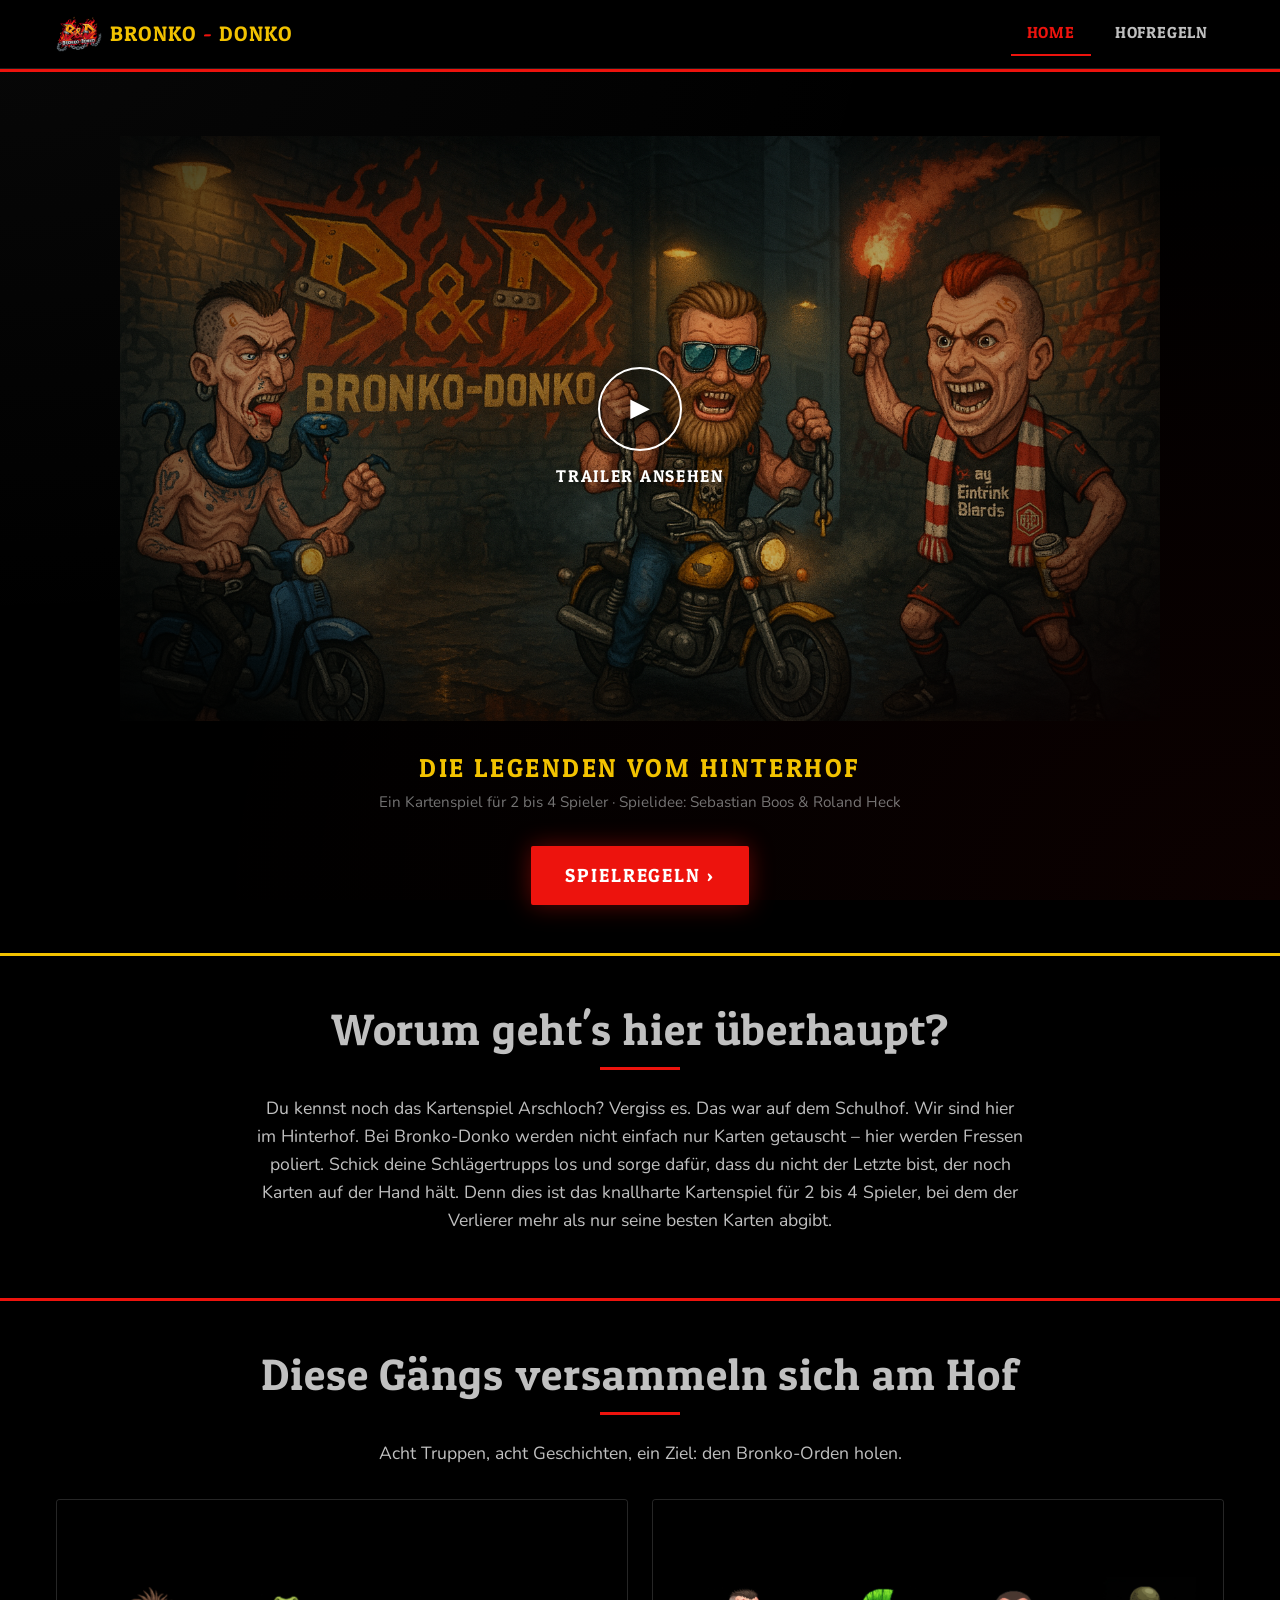
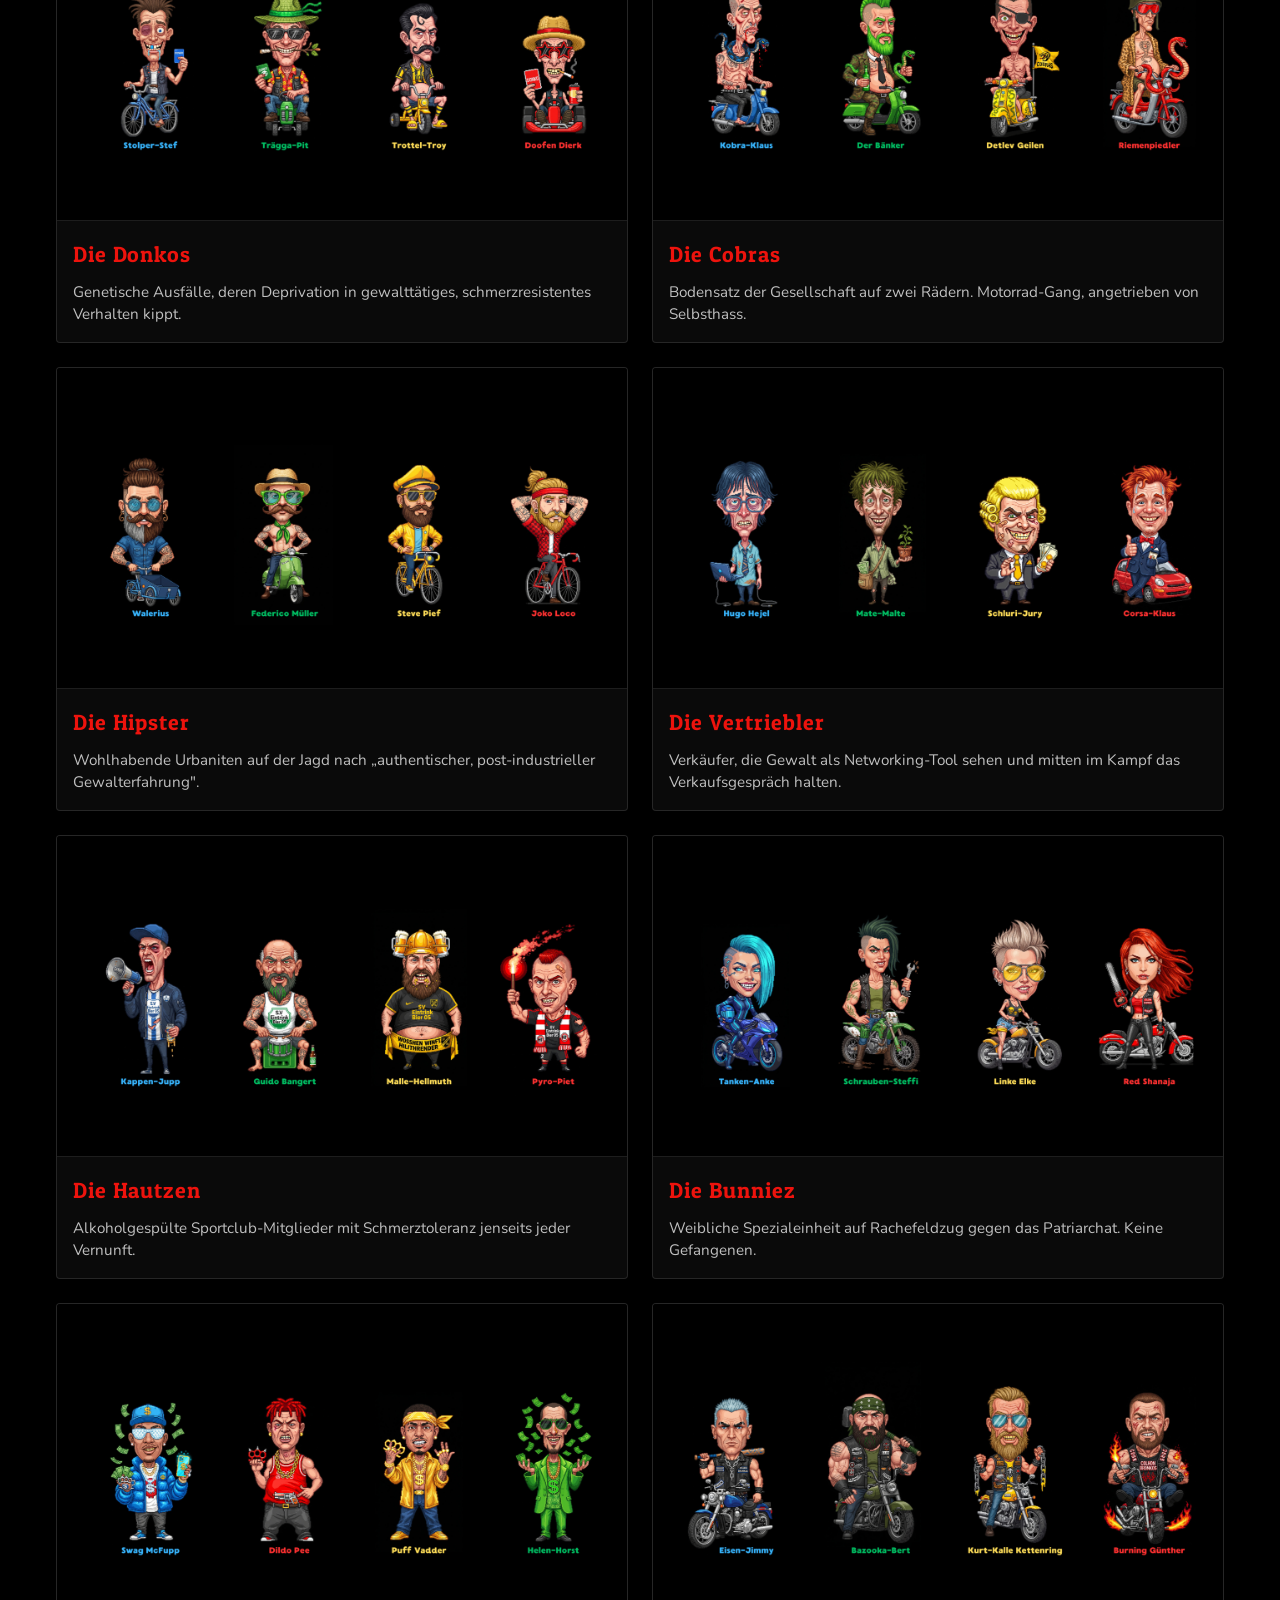
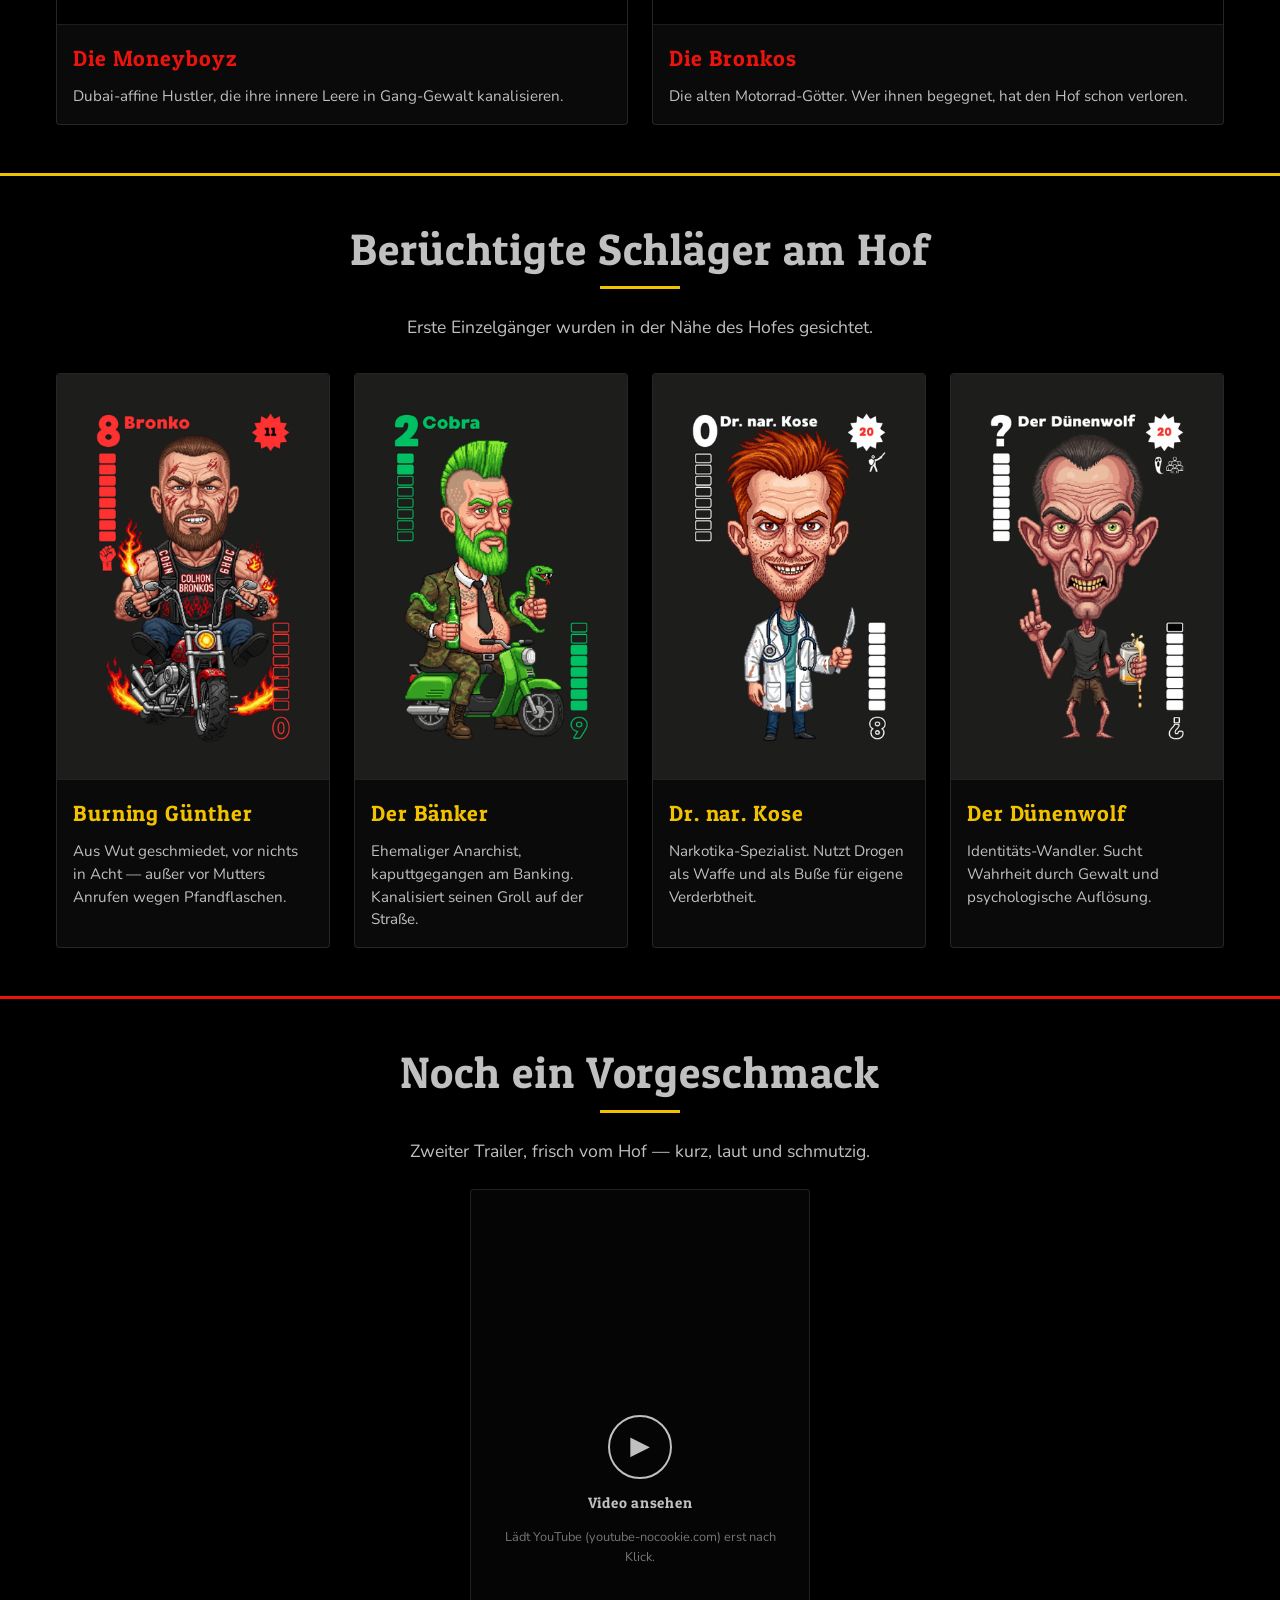
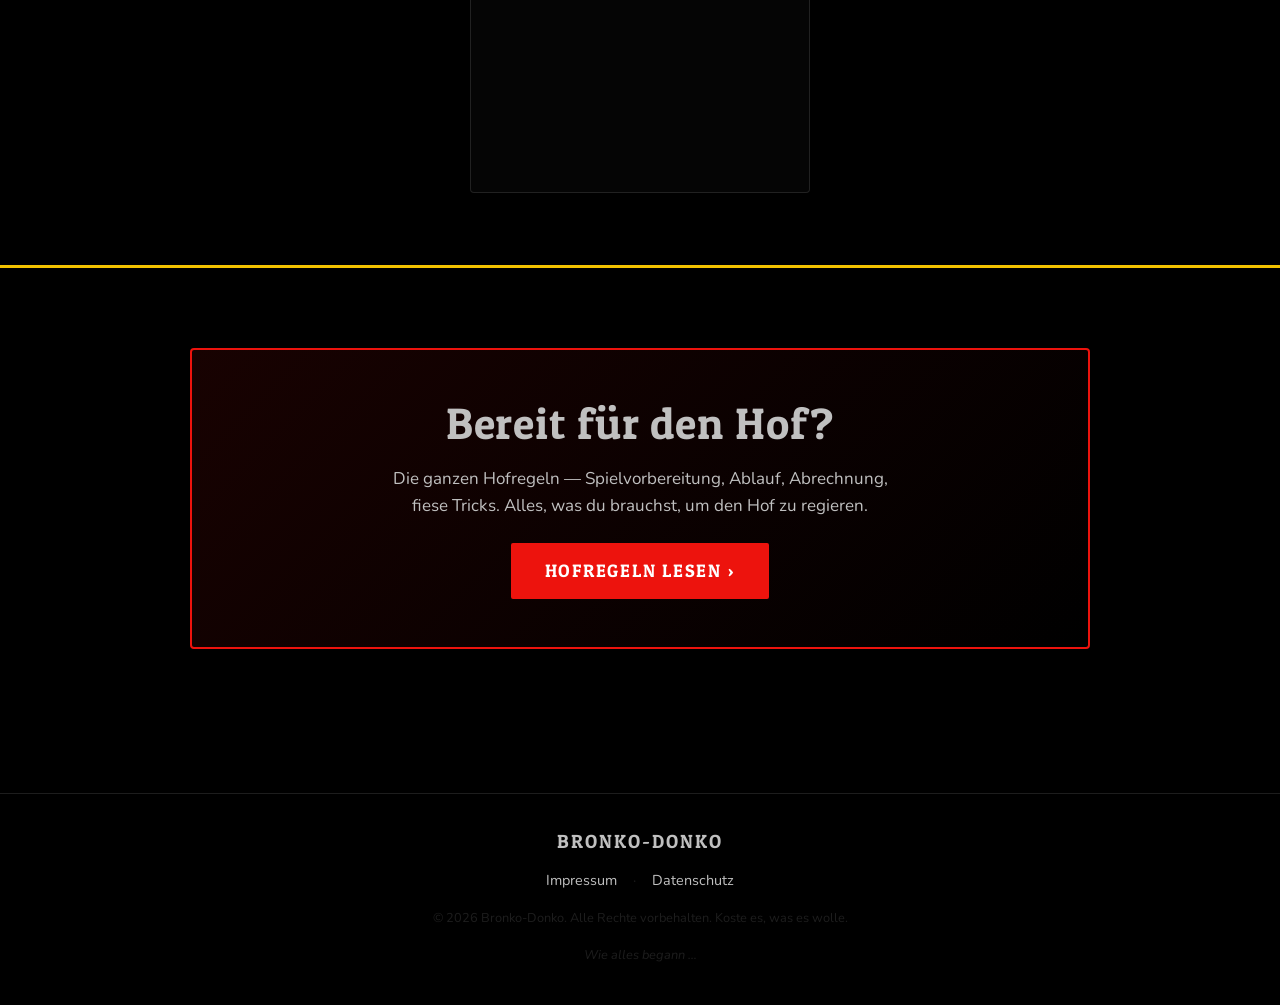
==== index.html @ 1a00074d "Fix: YouTube Bot-Check, Modal-Scrollbar, Footer-Text, Hofregeln-Überschriften - YouTube: autoplay=1 " ====
<!DOCTYPE html>
<html lang="de">
<head>
  <meta charset="UTF-8" />
  <meta name="viewport" content="width=device-width, initial-scale=1.0" />
  <title>Bronko-Donko · Die Legenden vom Hinterhof</title>
  <meta name="description" content="Bronko-Donko — das derbe Kartenspiel für 2 bis 4 Spieler. Acht Gängs, ein Hof, ein Bronko. Spielidee von Sebastian Boos & Roland Heck." />
  <link rel="preconnect" href="https://fonts.googleapis.com" />
  <link rel="preconnect" href="https://fonts.gstatic.com" crossorigin />
  <link rel="stylesheet" href="https://fonts.googleapis.com/css2?family=Patua+One&family=Nunito:wght@400;700&display=swap" />
  <link rel="stylesheet" href="css/styles.css" />
</head>
<body>
  <a href="#main" class="skip-link">Zum Inhalt springen</a>

  <header class="site-header">
    <div class="site-header__inner">
      <a href="./" class="brand"><img src="assets/images/logo.png" alt="" class="brand__logo" width="46" height="36" />BRONKO<span class="brand__highlight">-</span>DONKO</a>
      <button class="nav-toggle" type="button" aria-label="Menü öffnen" aria-expanded="false" aria-controls="nav">
        <span class="nav-toggle__icon"></span>
      </button>
      <nav class="nav" id="nav" aria-label="Hauptmenü">
        <ul class="nav__list">
          <li><a class="nav__link is-active" href="./">Home</a></li>
          <li><a class="nav__link" href="hofregeln/">Hofregeln</a></li>
        </ul>
      </nav>
    </div>
  </header>

  <hr class="divider" />

  <main id="main">

    <section class="hero">
      <div class="hero__media"
           data-video="UM5QFXOrGIE"
           data-title="Bronko-Donko – Trailer"
           data-poster="assets/images/hero-title.png"
           style="background-image:url('assets/images/hero-title.png')"></div>
      <h1 class="hero__tagline">Die Legenden vom Hinterhof</h1>
      <p class="hero__meta">Ein Kartenspiel für 2 bis 4 Spieler · Spielidee: Sebastian Boos &amp; Roland Heck</p>
      <a href="hofregeln/" class="hero__cta">Spielregeln &rsaquo;</a>
    </section>

    <hr class="divider divider--yellow" />

    <section class="section">
      <div class="section__inner">
        <h2 class="section__title">Worum geht's hier überhaupt?</h2>
        <p class="section__lead">
          Du kennst noch das Kartenspiel Arschloch? Vergiss es. Das war auf dem Schulhof.
          Wir sind hier im Hinterhof. Bei Bronko-Donko werden nicht einfach nur Karten getauscht –
          hier werden Fressen poliert. Schick deine Schlägertrupps los und sorge dafür, dass du nicht
          der Letzte bist, der noch Karten auf der Hand hält. Denn dies ist das knallharte Kartenspiel
          für 2 bis 4 Spieler, bei dem der Verlierer mehr als nur seine besten Karten abgibt.
        </p>
      </div>
    </section>

    <hr class="divider" />

    <section class="section" id="gangs">
      <div class="section__inner">
        <h2 class="section__title">Diese Gängs versammeln sich am Hof</h2>
        <p class="section__lead">Acht Truppen, acht Geschichten, ein Ziel: den Bronko-Orden holen.</p>

        <div class="gang-grid">
          <button type="button" class="gang-card" id="gang-donkos" data-modal data-title="Die Donkos" data-img="assets/images/gangs/donkos.png">
            <img src="assets/images/gangs/donkos.png" alt="Die Donkos" class="gang-card__image" loading="lazy" />
            <span class="gang-card__body">
              <span class="gang-card__title">Die Donkos</span>
              <span class="gang-card__text">Genetische Ausfälle, deren Deprivation in gewalttätiges, schmerzresistentes Verhalten kippt.</span>
            </span>
            <span class="gang-card__full" hidden>Ein Donko wird man nicht, man ist es – ein reinrassiger Gendefekt, gezüchtet aus Generationen puren Versagens. Doch wehe, die Revolution bricht aus: Der plötzliche Entzug täglicher Demütigung verursacht einen Kurzschluss in ihrem Inzucht-geplagten Erbgut und entfesselt einen schmerzresistenten, geifernden Wahnsinn, der alles und jeden daggert.</span>
          </button>

          <button type="button" class="gang-card" id="gang-cobras" data-modal data-title="Die Cobras" data-img="assets/images/gangs/cobras.png">
            <img src="assets/images/gangs/cobras.png" alt="Die Cobras" class="gang-card__image" loading="lazy" />
            <span class="gang-card__body">
              <span class="gang-card__title">Die Cobras</span>
              <span class="gang-card__text">Bodensatz der Gesellschaft auf zwei Rädern. Motorrad-Gang, angetrieben von Selbsthass.</span>
            </span>
            <span class="gang-card__full" hidden>Die Cobras sind der Bodensatz der Gesellschaft auf zwei Rädern – eine fahrende Selbsthilfegruppe für Perverse, Säufer und gescheiterte Existenzen, deren Traum von der Harley an einem knatternden Mofa verreckt ist. Sie prügeln sich nicht aus Ehre, sondern aus purem, unverfälschtem Selbsthass. Jeder Schlag ins Gesicht ist für sie eine willkommene Buße für ihr verkorkstes Leben, jeder Tritt eine Bestätigung, dass sie es verdient haben.</span>
          </button>

          <button type="button" class="gang-card" id="gang-hipster" data-modal data-title="Die Hipster" data-img="assets/images/gangs/hipster.png">
            <img src="assets/images/gangs/hipster.png" alt="Die Hipster" class="gang-card__image" loading="lazy" />
            <span class="gang-card__body">
              <span class="gang-card__title">Die Hipster</span>
              <span class="gang-card__text">Wohlhabende Urbaniten auf der Jagd nach „authentischer, post-industrieller Gewalterfahrung".</span>
            </span>
            <span class="gang-card__full" hidden>Frisch aus ihren überteuerten Lofts gekrochen, betreten sie perfekt gestylt den Hof mit dem Ziel, eine authentische, post-industrielle Gewalterfahrung zu erleben. Ein gezielter Schlag ins Gesicht beendet ihren Ausflug in die Realität meist abrupt und schickt sie weinend zurück zu ihrem Soja-Latte und ihrem nachhaltigen Lifestyle-Blog.</span>
          </button>

          <button type="button" class="gang-card" id="gang-vertriebler" data-modal data-title="Die Vertriebler" data-img="assets/images/gangs/vertriebler.png">
            <img src="assets/images/gangs/vertriebler.png" alt="Die Vertriebler" class="gang-card__image" loading="lazy" />
            <span class="gang-card__body">
              <span class="gang-card__title">Die Vertriebler</span>
              <span class="gang-card__text">Verkäufer, die Gewalt als Networking-Tool sehen und mitten im Kampf das Verkaufsgespräch halten.</span>
            </span>
            <span class="gang-card__full" hidden>Mit einem Lächeln, das so falsch ist wie ihre angebliche Rendite, stolpern die Vertriebler in den Kampf. Sie halten den Hinterhof für ein exklusives Networking-Event und versuchen dir, während du ihnen die Nase brichst, noch ihre synergetische Big-Data-Cloud-Plattform mit KI-Power aufzuschwatzen. Ihre einzige Stärke ist ihre Unfähigkeit aufzugeben, denn jeder Niederschlag könnte ja eine neue Kundenbeziehung einleiten.</span>
          </button>

          <button type="button" class="gang-card" id="gang-hautzen" data-modal data-title="Die Hautzen" data-img="assets/images/gangs/hautzen.png">
            <img src="assets/images/gangs/hautzen.png" alt="Die Hautzen" class="gang-card__image" loading="lazy" />
            <span class="gang-card__body">
              <span class="gang-card__title">Die Hautzen</span>
              <span class="gang-card__text">Alkoholgespülte Sportclub-Mitglieder mit Schmerztoleranz jenseits jeder Vernunft.</span>
            </span>
            <span class="gang-card__full" hidden>Für den Verein, für den Suff, für die Schlägerei! Die Hautzen sind eine grölende Masse aus Vereinstreue, Promille und Pyrotechnik, deren Blutkreislauf zu 80 % aus billigem Dosenbier besteht. Sie sind keine talentierten Kämpfer, aber ihre vom Alkohol betäubten Körper können eine unmenschliche Menge an Schlägen einstecken, bevor sie überhaupt merken, dass sie bluten. Ihre Taktik: Torkeln, Pöbeln, Umfallen.</span>
          </button>

          <button type="button" class="gang-card" id="gang-bunniez" data-modal data-title="Die Bunniez" data-img="assets/images/gangs/bunniez.png">
            <img src="assets/images/gangs/bunniez.png" alt="Die Bunniez" class="gang-card__image" loading="lazy" />
            <span class="gang-card__body">
              <span class="gang-card__title">Die Bunniez</span>
              <span class="gang-card__text">Weibliche Spezialeinheit auf Rachefeldzug gegen das Patriarchat. Keine Gefangenen.</span>
            </span>
            <span class="gang-card__full" hidden>Die Bunniez sind keine Gäng, sie sind die Kammerjägerinnen der Schöpfung – eine Spezialeinheit, ausgesandt, um den männlichen Unrat aus dem Genpool zu spülen und der Sausage Party bei Bronko-Donko den Stecker zu ziehen. Ihr heiliger Rachefeldzug gegen das Patriarchat endet erst, wenn sie jedem verdammten Kerl am Hof nicht nur die Eier abgerissen, sondern seine jämmerliche Seele anschließend als Aschenbecher für ihre Siegeszigarette missbraucht haben.</span>
          </button>

          <button type="button" class="gang-card" id="gang-moneyboyz" data-modal data-title="Die Moneyboyz" data-img="assets/images/gangs/moneyboyz.png">
            <img src="assets/images/gangs/moneyboyz.png" alt="Die Moneyboyz" class="gang-card__image" loading="lazy" />
            <span class="gang-card__body">
              <span class="gang-card__title">Die Moneyboyz</span>
              <span class="gang-card__text">Dubai-affine Hustler, die ihre innere Leere in Gang-Gewalt kanalisieren.</span>
            </span>
            <span class="gang-card__full" hidden>Aus ihrem in Dubai geleasten Mufti-Lambo verkaufen die Moneyboyz Losern wie dir das Mindset zum großen Cash. Doch hinter dem gebleachten Grinsen lauert eine von Koks und Selbsthass zerfressene Leere. Am Hof wird ihre innere Fäulnis zur blutigen Gangsta-Performance und jeder kassierte Schlag zu neuem, authentischem Insta-Content. Erwarte keinen fairen Kampf, sondern einen verzweifelten Bastard, der dir mit gebrochenem Kiefer noch die letzten Fifty Cent zockt, um sein Business zu skalieren.</span>
          </button>

          <button type="button" class="gang-card" id="gang-bronkos" data-modal data-title="Die Bronkos" data-img="assets/images/gangs/bronkos.png">
            <img src="assets/images/gangs/bronkos.png" alt="Die Bronkos" class="gang-card__image" loading="lazy" />
            <span class="gang-card__body">
              <span class="gang-card__title">Die Bronkos</span>
              <span class="gang-card__text">Die alten Motorrad-Götter. Wer ihnen begegnet, hat den Hof schon verloren.</span>
            </span>
            <span class="gang-card__full" hidden>Die Bronkos sind keine Gang, sie sind die verdammte Endabrechnung auf zwei Rädern – der letzte rostfreie Nagel im Sarg der Menschlichkeit. Jeder ihrer Schläge ist ein verdammter Schöpfungsakt, der aus deinem Gesicht eine völlig neue Form des Todes erschafft. Sie sind die alten Götter des Hofs, die dem Teufel persönlich die Innereien durch seinen Hals hochgezogen haben, weil er behauptet hat, das Böse erfunden zu haben. Ein Tritt von ihnen beendet keine Diskussion, er beendet deine scheiß Existenz.</span>
          </button>
        </div>
      </div>
    </section>

    <hr class="divider divider--yellow" />

    <section class="section">
      <div class="section__inner">
        <h2 class="section__title section__title--yellow">Berüchtigte Schläger am Hof</h2>
        <p class="section__lead">Erste Einzelgänger wurden in der Nähe des Hofes gesichtet.</p>

        <div class="character-grid">
          <button type="button" class="gang-card gang-card--character" data-modal data-title="Burning Günther" data-img="assets/images/cards/burning-guenther-staerke.png" data-video="UgK8dLSQhNw" data-video-ratio="portrait">
            <img src="assets/images/cards/burning-guenther-staerke.png" alt="Burning Günther – Kämpferkarte" class="gang-card__image" loading="lazy" />
            <span class="gang-card__body">
              <span class="gang-card__title">Burning Günther</span>
              <span class="gang-card__text">Aus Wut geschmiedet, vor nichts in Acht — außer vor Mutters Anrufen wegen Pfandflaschen.</span>
            </span>
            <span class="gang-card__full" hidden>Manche Leute behaupten, Burning Günther wurde nicht geboren, sondern in einem Vulkan aus Kerosin und Zorn geschmiedet. Er putzt sich die Zähne mit Schießpulver, gurgelt mit Benzin und seine liebste Einschlafgeschichte ist das Geräusch eines lichterloh brennenden Gebäudes. Man sagt, der Teufel selbst habe einmal Günthers Seele kaufen wollen, doch dieser riss ihm daraufhin kurzerhand die Innereien durch den Hals, einfach weil er es kann. Fünf Minuten später gehörte ihm die legendäre Harley des Teufels – Hells Bells! Es gibt absolut nichts auf dieser Welt, wovor sich dieser Mann fürchtet – außer seiner Mamm, die jeden Morgen anruft, sobald sie wieder halbwegs ausgenüchtert ist, und wissen will, ob Günther endlich ihr Karlskrone Dosenpfand bei Aldi zurückgegeben hat.</span>
          </button>

          <button type="button" class="gang-card gang-card--character" data-modal data-title="Der Bänker" data-img="assets/images/cards/der-baenker-staerke.png" data-video="do0vyuxLGm4" data-video-ratio="portrait">
            <img src="assets/images/cards/der-baenker-staerke.png" alt="Der Bänker – Kämpferkarte" class="gang-card__image" loading="lazy" />
            <span class="gang-card__body">
              <span class="gang-card__title">Der Bänker</span>
              <span class="gang-card__text">Ehemaliger Anarchist, kaputtgegangen am Banking. Kanalisiert seinen Groll auf der Straße.</span>
            </span>
            <span class="gang-card__full" hidden>Peter Grundigs Rebellion aka „Der Bänker" endete nicht mit einem Knall, sondern mit einem Arbeitsvertrag. Jahrelang war der Rauterstrauchpark sein Reich, Dosenbier sein Nektar und die Tür der Volksbank sein Pissoir. Doch als der Filialleiter ihm in einem Anfall von Personalnot eine Krawatte um den Hals warf, kapitulierte der Möchtegern-Anarchist unter dem Vorwand, das System von innen zu stürzen. Heute, 25 Jahre und unzählige verkaufte Bausparverträge später, kanalisiert er den puren Hass auf sein eigenes verlogenes Leben in die brutalen Schlägereien der Burbacher Cobras.</span>
          </button>

          <button type="button" class="gang-card gang-card--character" id="char-kose" data-modal data-title="Dr. nar. Kose" data-img="assets/images/cards/dr-nar-kose.png" data-video="p-vQGrBozOw" data-video-ratio="portrait">
            <img src="assets/images/cards/dr-nar-kose.png" alt="Dr. nar. Kose – Spielkarte" class="gang-card__image" loading="lazy" />
            <span class="gang-card__body">
              <span class="gang-card__title">Dr. nar. Kose</span>
              <span class="gang-card__text">Narkotika-Spezialist. Nutzt Drogen als Waffe und als Buße für eigene Verderbtheit.</span>
            </span>
            <span class="gang-card__full" hidden>Tagsüber spritzt der narzisstisch veranlagte Dr. nar. Kose im Keller des Krankenhauses der Warmherzigen Brüder nicht nur Narkosemittel, sondern lebt auch seine perversen Mutterkomplexe an wehrlosen PatientInnen aus. Als Ausgleich für seine Schandtaten und weil ihn im echten Leben jeder verachtet, kommt dieser Versager in den Hof, um sich auf einer vollen Dosis Ketamin von anderen zu Brei schlagen zu lassen – seine ganz persönliche Buße. Doch wehe, die Revolution bricht aus und stellt die Regeln auf den Kopf: Dann erwacht das Monster in ihm, er betäubt seine Opfer übelst mit seinen krassesten Drogen und zückt das Skalpell, um den dann wehrlosen Körpern seiner Gegner im Hof endlich die Aufmerksamkeit zu schenken, nach der er sich so sehnt.</span>
          </button>

          <button type="button" class="gang-card gang-card--character" id="char-duenenwolf" data-modal data-title="Der Dünenwolf" data-img="assets/images/cards/duenenwolf.png" data-video="hIUdhkB30m0" data-video-ratio="portrait">
            <img src="assets/images/cards/duenenwolf.png" alt="Der Dünenwolf – Spielkarte" class="gang-card__image" loading="lazy" />
            <span class="gang-card__body">
              <span class="gang-card__title">Der Dünenwolf</span>
              <span class="gang-card__text">Identitäts-Wandler. Sucht Wahrheit durch Gewalt und psychologische Auflösung.</span>
            </span>
            <span class="gang-card__full" hidden>Seine inneren Dämonen trieben den Dünenwolf auf eine wahnsinnige Suche nach der ultimativen Wahrheit. Diese endete nach 63 Dosen Bier und wochenlanger Dehydration in der südfranzösischen Dünenlandschaft. Dort löste sich sein Verstand nicht auf – er kristallisierte sich zu einer einzigen, furchtbaren Singularität: Jede Identität ist die meine, und jedes Wesen abseits des blutigen Pfades der Wahrheit nur eine Hülle, die darauf wartet, aufgeschlitzt und getragen zu werden. Doch hinter dieser gottgleichen Fähigkeit lauert die jämmerliche Realität: Der Dünenwolf selbst existiert nicht mehr. Unter all den Masken ist nichts als ein zitternder Niemand, ein kampfunfähiges Echo in der Wüste, das erst in fremder Haut zum Monster wird. Sein ganzer Hass gilt Dr. nar. Kose, dem ultimativen Feind seiner Wahrheit, der als letzte Blasphemie auf seinem Pfad unbedingt zerstört werden muss.</span>
          </button>
        </div>
      </div>
    </section>

    <hr class="divider" />

    <section class="section">
      <div class="section__inner section__inner--narrow">
        <h2 class="section__title section__title--yellow">Noch ein Vorgeschmack</h2>
        <p class="section__lead">Zweiter Trailer, frisch vom Hof — kurz, laut und schmutzig.</p>
        <div class="video video--portrait" data-video="m8oat9p0oX0" data-title="Bronko-Donko – Teaser"></div>
      </div>
    </section>

    <hr class="divider divider--yellow" />

    <section class="section">
      <div class="section__inner">
        <div class="cta-block">
          <h2 class="cta-block__title">Bereit für den Hof?</h2>
          <p class="cta-block__text">
            Die ganzen Hofregeln — Spielvorbereitung, Ablauf, Abrechnung, fiese Tricks.
            Alles, was du brauchst, um den Hof zu regieren.
          </p>
          <a href="hofregeln/" class="cta-block__button">Hofregeln lesen &rsaquo;</a>
        </div>
      </div>
    </section>

  </main>

  <footer class="site-footer">
    <div class="site-footer__brand">BRONKO-DONKO</div>
    <ul class="site-footer__links">
      <li><a href="impressum/">Impressum</a></li>
      <li class="sep">·</li>
      <li><a href="datenschutzerklarung/">Datenschutz</a></li>
    </ul>
    <p class="site-footer__legal">© 2026 Bronko-Donko. Alle Rechte vorbehalten. Koste es, was es wolle.</p>
    <p class="site-footer__easter"><a href="story/">Wie alles begann …</a></p>
  </footer>

  <!-- Detail-Overlay (Gängs & Charaktere) -->
  <div class="modal" id="detail-modal" hidden>
    <div class="modal__backdrop" data-close></div>
    <div class="modal__dialog" role="dialog" aria-modal="true" aria-labelledby="modal-title">
      <button type="button" class="modal__close" data-close aria-label="Schließen">&times;</button>
      <div class="modal__video"></div>
      <img class="modal__image" src="" alt="" />
      <h2 class="modal__title" id="modal-title"></h2>
      <div class="modal__body"></div>
    </div>
  </div>

  <script src="js/app.js"></script>
</body>
</html>
---- css/styles.css ----
/* ============================================
   BRONKO-DONKO — globales Stylesheet
   ============================================ */

/* ---- Brand-Tokens (eine Farbe pro Rolle) ---- */
:root {
  --color-bg: #000000;
  --color-silver: #c0c0c0;
  --color-red: #ed130d;
  --color-yellow: #f2c200;

  --color-silver-dim:   rgba(192, 192, 192, 0.6);
  --color-silver-faint: rgba(192, 192, 192, 0.15);
  --color-red-glow:     rgba(237,  19,  13, 0.4);
  --color-yellow-glow:  rgba(242, 194,   0, 0.4);

  --font-display: 'Patua One', Georgia, serif;
  --font-body:    'Nunito', system-ui, -apple-system, 'Segoe UI', Roboto, sans-serif;

  --space-1:  0.25rem;
  --space-2:  0.5rem;
  --space-3:  0.75rem;
  --space-4:  1rem;
  --space-6:  1.5rem;
  --space-8:  2rem;
  --space-12: 3rem;
  --space-16: 4rem;

  --max-width:      1200px;
  --max-width-text: 70ch;

  --border-thick: 3px;
  --radius: 4px;

  --transition-fast: 150ms ease;
  --transition-med:  250ms ease;
}

/* ---- Reset ---- */
*, *::before, *::after { box-sizing: border-box; }
* { margin: 0; padding: 0; }
html { scroll-behavior: smooth; }
body {
  background-color: var(--color-bg);
  color: var(--color-silver);
  font-family: var(--font-body);
  font-size: 17px;
  line-height: 1.6;
  min-height: 100vh;
  background-image:
    radial-gradient(ellipse at top left,     rgba(192, 192, 192, 0.04) 0%, transparent 50%),
    radial-gradient(ellipse at bottom right, rgba(237,  19,  13, 0.05) 0%, transparent 60%);
  background-attachment: fixed;
}
img { display: block; max-width: 100%; height: auto; }
a { color: var(--color-silver); text-decoration: none; }
a:hover { color: var(--color-red); }
ul, ol { list-style: none; }
button { font: inherit; cursor: pointer; background: none; border: none; color: inherit; }

/* ---- Typografie ---- */
h1, h2, h3, h4 {
  font-family: var(--font-display);
  font-weight: 400;
  color: var(--color-silver);
  line-height: 1.15;
  letter-spacing: 0.02em;
}
h1 { font-size: clamp(2.5rem,  6vw,  5rem); }
h2 { font-size: clamp(1.75rem, 4vw,  2.75rem); }
h3 { font-size: clamp(1.25rem, 2.5vw, 1.75rem); }
p  { margin-bottom: var(--space-4); }
strong { color: #fff; }
.text-red    { color: var(--color-red); }
.text-yellow { color: var(--color-yellow); }

/* ---- Skip-Link (Accessibility) ---- */
.skip-link {
  position: absolute;
  left: -9999px;
  top: 0;
  background: var(--color-yellow);
  color: #000;
  padding: var(--space-2) var(--space-4);
  font-family: var(--font-display);
  z-index: 200;
}
.skip-link:focus { left: var(--space-2); top: var(--space-2); }

/* ============================================
   HEADER / NAV
   ============================================ */
.site-header {
  position: sticky;
  top: 0;
  z-index: 100;
  background-color: rgba(0, 0, 0, 0.92);
  backdrop-filter: blur(8px);
  -webkit-backdrop-filter: blur(8px);
  border-bottom: 1px solid var(--color-silver-faint);
}
.site-header__inner {
  display: flex;
  align-items: center;
  justify-content: space-between;
  padding: var(--space-3) var(--space-4);
  max-width: var(--max-width);
  margin: 0 auto;
  position: relative;
}
.brand {
  display: inline-flex;
  align-items: center;
  gap: var(--space-2);
  font-family: var(--font-display);
  font-size: 1.3rem;
  color: var(--color-yellow);
  letter-spacing: 0.04em;
}
.brand:hover { color: var(--color-yellow); }
/* Bindestrich enger an die Wortteile heranziehen */
.brand__highlight { color: var(--color-red); margin: 0 -0.07em; }
.brand__logo {
  display: block;
  height: 36px;
  width: auto;
}

.nav-toggle {
  display: block;
  padding: var(--space-2);
  color: var(--color-silver);
}
.nav-toggle__icon,
.nav-toggle__icon::before,
.nav-toggle__icon::after {
  display: block;
  width: 28px;
  height: 2px;
  background: currentColor;
  transition: transform var(--transition-fast), opacity var(--transition-fast);
}
.nav-toggle__icon { position: relative; }
.nav-toggle__icon::before,
.nav-toggle__icon::after {
  content: '';
  position: absolute;
  left: 0;
}
.nav-toggle__icon::before { top: -8px; }
.nav-toggle__icon::after  { top:  8px; }

.nav-toggle[aria-expanded="true"] .nav-toggle__icon { background: transparent; }
.nav-toggle[aria-expanded="true"] .nav-toggle__icon::before { transform: translateY(8px) rotate(45deg); }
.nav-toggle[aria-expanded="true"] .nav-toggle__icon::after  { transform: translateY(-8px) rotate(-45deg); }

.nav {
  display: none;
  position: absolute;
  top: 100%;
  left: 0;
  right: 0;
  background: rgba(0, 0, 0, 0.98);
  border-bottom: 1px solid var(--color-silver-faint);
}
.nav.is-open { display: block; }
.nav__list { display: flex; flex-direction: column; }
.nav__link {
  display: block;
  padding: var(--space-4);
  color: var(--color-silver);
  font-family: var(--font-display);
  font-size: 1.1rem;
  letter-spacing: 0.05em;
  text-transform: uppercase;
  border-bottom: 1px solid var(--color-silver-faint);
  transition: color var(--transition-fast);
}
.nav__link:hover,
.nav__link.is-active {
  color: var(--color-red);
}

@media (min-width: 720px) {
  .nav-toggle { display: none; }
  .nav {
    display: block;
    position: static;
    background: none;
    border: none;
  }
  .nav__list { flex-direction: row; gap: var(--space-2); }
  .nav__link {
    padding: var(--space-2) var(--space-4);
    border: none;
    border-bottom: 2px solid transparent;
    font-size: 1rem;
  }
  .nav__link.is-active { border-bottom-color: var(--color-red); }
}

/* ============================================
   SECTION DIVIDER (rote / gelbe Stripe)
   ============================================ */
.divider {
  height: var(--border-thick);
  width: 100%;
  background: var(--color-red);
  border: none;
  margin: 0;
}
.divider--yellow { background: var(--color-yellow); }
.divider--thick  { height: 6px; }

/* ============================================
   HERO (Startseite)
   ============================================ */
.hero {
  padding: var(--space-16) var(--space-4) var(--space-12);
  text-align: center;
}
.hero__image {
  display: block;
  width: 100%;
  max-width: 880px;
  height: auto;
  margin: 0 auto var(--space-6);
  /* Weicher Übergang in den schwarzen Hintergrund statt harter Kanten */
  -webkit-mask-image: radial-gradient(ellipse 78% 78% at center, #000 55%, transparent 100%);
          mask-image: radial-gradient(ellipse 78% 78% at center, #000 55%, transparent 100%);
}
.hero__tagline {
  font-family: var(--font-display);
  color: var(--color-yellow);
  font-size: clamp(1.1rem, 2.5vw, 1.6rem);
  letter-spacing: 0.1em;
  text-transform: uppercase;
  margin-bottom: var(--space-2);
}
.hero__meta {
  color: var(--color-silver-dim);
  font-size: 0.95rem;
  margin-bottom: var(--space-8);
}
.hero__cta {
  display: inline-block;
  padding: var(--space-3) var(--space-8);
  background: var(--color-red);
  color: #fff;
  font-family: var(--font-display);
  font-size: 1.2rem;
  letter-spacing: 0.1em;
  text-transform: uppercase;
  border: 2px solid var(--color-red);
  border-radius: 2px;
  transition: all var(--transition-fast);
  box-shadow: 0 0 24px var(--color-red-glow);
}
.hero__cta:hover {
  background: transparent;
  color: var(--color-red);
  box-shadow: 0 0 32px var(--color-red-glow);
}

/* ============================================
   SECTION (generischer Block)
   ============================================ */
.section { padding: var(--space-12) 0; }
.section__inner {
  max-width: var(--max-width);
  margin: 0 auto;
  padding: 0 var(--space-4);
}
.section__title {
  margin-bottom: var(--space-6);
  text-align: center;
}
.section__title::after {
  content: '';
  display: block;
  width: 80px;
  height: 3px;
  background: var(--color-red);
  margin: var(--space-3) auto 0;
}
.section__title--yellow::after { background: var(--color-yellow); }

.section__lead {
  max-width: var(--max-width-text);
  margin: 0 auto var(--space-4);
  font-size: 1.1rem;
  text-align: center;
}

/* ============================================
   GANG GRID + CARDS
   ============================================ */
.gang-grid,
.character-grid {
  display: grid;
  grid-template-columns: 1fr;
  gap: var(--space-6);
  margin-top: var(--space-8);
}
@media (min-width: 600px) {
  .gang-grid, .character-grid { grid-template-columns: repeat(2, 1fr); }
}
@media (min-width: 900px) {
  .gang-grid { grid-template-columns: repeat(2, 1fr); }
  .character-grid { grid-template-columns: repeat(4, 1fr); }
}

.gang-card {
  background: #0a0a0a;
  border: 1px solid var(--color-silver-faint);
  border-radius: var(--radius);
  overflow: hidden;
  transition: all var(--transition-med);
  display: flex;
  flex-direction: column;
  /* als <button>: Karte füllt die Zelle, Text linksbündig, klickbar */
  width: 100%;
  text-align: left;
  color: var(--color-silver);
  font: inherit;
  cursor: pointer;
  padding: 0;
}
.gang-card:hover,
.gang-card:focus-visible {
  border-color: var(--color-red);
  box-shadow: 0 0 24px var(--color-red-glow);
  transform: translateY(-3px);
  outline: none;
}
.gang-card__image {
  aspect-ratio: 16 / 9;
  background: #000;
  border-bottom: 1px solid var(--color-silver-faint);
  width: 100%;
  /* Gang-Banner zeigen mehrere Figuren nebeneinander auf schwarzem Grund —
     contain hält alle sichtbar, der schwarze Rand verschmilzt mit der Karte.
     Das Logo liegt als dezentes Wasserzeichen dahinter, damit die schwarzen
     Randflächen nicht tot wirken. */
  object-fit: contain;
  background-image: url("../assets/images/logo.png");
  background-repeat: no-repeat;
  background-position: center;
  background-size: 42%;
  background-blend-mode: luminosity;
}
.gang-card__body { display: block; padding: var(--space-4); flex: 1; }
.gang-card__title {
  display: block;
  font-family: var(--font-display);
  font-size: 1.4rem;
  color: var(--color-red);
  margin-bottom: var(--space-2);
  letter-spacing: 0.04em;
}
.gang-card__text {
  display: block;
  font-size: 0.95rem;
  line-height: 1.5;
  margin: 0;
}

/* Charakter-Variante: gelb statt rot */
.gang-card--character .gang-card__title { color: var(--color-yellow); }
.gang-card--character:hover {
  border-color: var(--color-yellow);
  box-shadow: 0 0 24px var(--color-yellow-glow);
}

/* ============================================
   CTA BLOCK
   ============================================ */
.cta-block {
  background: linear-gradient(135deg, rgba(237, 19, 13, 0.1), rgba(0, 0, 0, 0.5));
  border: 2px solid var(--color-red);
  padding: var(--space-12) var(--space-6);
  text-align: center;
  margin: var(--space-8) auto;
  max-width: 900px;
  border-radius: 4px;
}
.cta-block__title { margin-bottom: var(--space-4); }
.cta-block__text {
  margin: 0 auto var(--space-6);
  max-width: 500px;
}
.cta-block__button {
  display: inline-block;
  padding: var(--space-3) var(--space-8);
  background: var(--color-red);
  color: #fff;
  font-family: var(--font-display);
  font-size: 1.1rem;
  letter-spacing: 0.1em;
  text-transform: uppercase;
  border: 2px solid var(--color-red);
  border-radius: 2px;
  transition: all var(--transition-fast);
}
.cta-block__button:hover {
  background: transparent;
  color: var(--color-red);
}

/* ============================================
   HOFREGELN
   ============================================ */
.banner-update {
  background: var(--color-yellow);
  color: #000;
  padding: var(--space-3) var(--space-4);
  text-align: center;
  font-family: var(--font-display);
  letter-spacing: 0.05em;
}
.banner-update strong { color: #000; }

.hofregeln-page {
  max-width: 900px;
  margin: 0 auto;
  padding: var(--space-8) var(--space-4) var(--space-16);
}
.hofregeln-page > h1 {
  margin-bottom: var(--space-6);
  text-align: center;
}
.hofregeln-page > h1::after {
  content: '';
  display: block;
  width: 120px;
  height: 4px;
  background: var(--color-red);
  margin: var(--space-4) auto 0;
}

.toc {
  background: rgba(192, 192, 192, 0.04);
  border: 1px solid var(--color-silver-faint);
  border-left: 4px solid var(--color-yellow);
  padding: var(--space-6);
  margin-bottom: var(--space-12);
  border-radius: 4px;
}
.toc__title {
  font-family: var(--font-display);
  color: var(--color-yellow);
  font-size: 1.1rem;
  margin-bottom: var(--space-3);
  letter-spacing: 0.05em;
  text-transform: uppercase;
}
.toc__list { display: grid; gap: var(--space-2); }
.toc__link {
  font-size: 0.95rem;
  padding: var(--space-1) 0;
  border-bottom: 1px dashed var(--color-silver-faint);
}

.hofregeln-section {
  margin-bottom: var(--space-12);
  scroll-margin-top: 80px;
}
.hofregeln-section h2 {
  color: var(--color-red);
  margin-bottom: var(--space-4);
  padding-bottom: var(--space-2);
  border-bottom: 2px solid var(--color-silver-faint);
}
.hofregeln-section h3 {
  color: var(--color-yellow);
  margin-top: var(--space-6);
  margin-bottom: var(--space-3);
  font-size: 1.3rem;
}
.hofregeln-section h4 {
  color: var(--color-silver);
  margin-top: var(--space-6);
  margin-bottom: var(--space-3);
  font-size: 1.1rem;
  letter-spacing: 0.03em;
}
.hofregeln-section ul {
  padding-left: var(--space-6);
  margin-bottom: var(--space-4);
}
.hofregeln-section ul li {
  position: relative;
  padding-left: var(--space-4);
  margin-bottom: var(--space-2);
}
.hofregeln-section ul li::before {
  content: '◆';
  color: var(--color-red);
  position: absolute;
  left: -8px;
  top: 0.4rem;
  font-size: 0.7rem;
}
/* Nummerierte Schritte: globales list-style:none hier zurücknehmen */
.hofregeln-section ol {
  list-style: decimal;
  padding-left: var(--space-8);
  margin-bottom: var(--space-4);
}
.hofregeln-section ol li {
  margin-bottom: var(--space-3);
  padding-left: var(--space-2);
}
.hofregeln-section ol li::marker { color: var(--color-red); font-weight: 700; }

.hofregeln-page__intro {
  max-width: var(--max-width-text);
  margin: 0 auto var(--space-12);
  text-align: center;
  font-size: 1.1rem;
  color: var(--color-silver-dim);
  font-style: italic;
}
.hofregeln-hint {
  color: var(--color-silver-dim);
  font-size: 0.95rem;
  font-style: italic;
}

/* ---- Inline-Textfarben für Karten-Farben (Spielinhalt, NICHT Markenpalette) ---- */
.t-red { color: #ff4d4d; font-weight: 700; }
.t-yel { color: #ffd700; font-weight: 700; }
.t-grn { color: #33cc33; font-weight: 700; }
.t-blu { color: #3399ff; font-weight: 700; }

/* ---- Karten-Chips (farbige Stärke-Icons aus dem Regelwerk) ---- */
.c-num {
  display: inline-block;
  font-family: var(--font-display);
  font-weight: 700;
  padding: 0 6px;
  margin: 0 1px;
  border-radius: 3px;
  background-color: #1a1a1a;
  border: 1px solid;
  letter-spacing: 1px;
  box-shadow: inset 0 0 2px rgba(0, 0, 0, 0.8);
}
.c-red { color: #ff4d4d; border-color: #cc0000; }
.c-yel { color: #ffd700; border-color: #cc9900; }
.c-grn { color: #33cc33; border-color: #009900; }
.c-blu { color: #3399ff; border-color: #0066cc; }
.c-wht { color: #ffffff; border-color: #999999; }

.faust-icon {
  font-size: 1.1rem;
  margin-left: 4px;
  vertical-align: middle;
  display: inline-block;
}

/* ---- Beispiel- & Hinweis-Boxen ---- */
.example-box {
  background-color: rgba(237, 19, 13, 0.08);
  border-left: 4px solid var(--color-red);
  padding: var(--space-4) var(--space-6);
  margin: var(--space-4) 0;
  border-radius: 0 var(--radius) var(--radius) 0;
  font-size: 0.97rem;
}
.example-box p { margin-bottom: var(--space-2); }
.example-box p:last-child { margin-bottom: 0; }
.example-title {
  color: var(--color-red);
  text-transform: uppercase;
  letter-spacing: 0.04em;
  display: block;
  margin-bottom: var(--space-2);
  font-size: 0.95rem;
}
.note-box {
  background-color: rgba(74, 128, 57, 0.12);
  border-left: 4px solid #4a8039;
  padding: var(--space-4) var(--space-6);
  margin: var(--space-4) 0;
  border-radius: 0 var(--radius) var(--radius) 0;
  font-size: 0.97rem;
}
.note-box strong { color: #7ac15f; }

/* ---- Gäng-Hierarchie-Tabelle ---- */
.table-wrap { overflow-x: auto; margin: var(--space-6) 0; }
.rules-table {
  width: 100%;
  border-collapse: collapse;
  background-color: #0a0a0a;
  border: 1px solid var(--color-silver-faint);
  font-size: 0.95rem;
}
.rules-table th {
  background-color: #1a0606;
  color: #fff;
  font-family: var(--font-display);
  font-weight: 400;
  text-transform: uppercase;
  letter-spacing: 0.05em;
  padding: var(--space-3);
  text-align: left;
  border-bottom: 2px solid var(--color-red);
}
.rules-table td {
  padding: var(--space-3);
  border-bottom: 1px solid var(--color-silver-faint);
}
.rules-table tr:nth-child(even) td { background-color: #111; }
.rules-table tr:hover td { background-color: #1c1c1c; }
.center-text { text-align: center; }

/* ============================================
   LEGAL PAGES (Impressum / Datenschutz / Story)
   ============================================ */
.legal-page,
.story-page {
  max-width: 800px;
  margin: 0 auto;
  padding: var(--space-8) var(--space-4) var(--space-16);
}
.legal-page > h1,
.story-page > h1 { margin-bottom: var(--space-6); }
.legal-page > h1::after,
.story-page > h1::after {
  content: '';
  display: block;
  width: 100px;
  height: 3px;
  background: var(--color-red);
  margin: var(--space-3) 0 0;
}
.legal-page h2,
.story-page h2 {
  font-size: 1.4rem;
  color: var(--color-yellow);
  margin-top: var(--space-8);
  margin-bottom: var(--space-3);
}
.legal-page address {
  font-style: normal;
  margin-bottom: var(--space-4);
}
.legal-page a {
  color: var(--color-red);
  text-decoration: underline;
  text-decoration-color: var(--color-silver-faint);
}
.legal-page a:hover { text-decoration-color: var(--color-red); }

.story-page { max-width: var(--max-width-text); }
.story-page p { font-size: 1.05rem; }
.story-page__lead {
  color: var(--color-silver-dim);
  font-family: var(--font-display);
  letter-spacing: 0.03em;
}
.story-page figure {
  margin: var(--space-8) 0;
}
.story-page figure img {
  display: block;
  width: 100%;
  height: auto;
  border: 1px solid var(--color-silver-faint);
  border-radius: 2px;
}
.story-page figcaption {
  margin-top: var(--space-2);
  font-size: 0.9rem;
  color: var(--color-silver-dim);
  font-style: italic;
}
.story-page a {
  color: var(--color-yellow);
  text-decoration: underline;
  text-decoration-color: var(--color-silver-faint);
}
.story-page a:hover { text-decoration-color: var(--color-yellow); }

/* ============================================
   404
   ============================================ */
.error-page {
  min-height: 70vh;
  display: flex;
  flex-direction: column;
  align-items: center;
  justify-content: center;
  text-align: center;
  padding: var(--space-8) var(--space-4);
}
.error-page__code {
  font-family: var(--font-display);
  font-size: clamp(6rem, 20vw, 12rem);
  color: var(--color-red);
  line-height: 1;
  text-shadow: 0 0 40px var(--color-red-glow);
  margin-bottom: var(--space-4);
}
.error-page__message {
  font-family: var(--font-display);
  font-size: 1.5rem;
  margin-bottom: var(--space-6);
  letter-spacing: 0.04em;
}

/* ============================================
   FOOTER
   ============================================ */
.site-footer {
  border-top: 1px solid var(--color-silver-faint);
  padding: var(--space-8) var(--space-4) var(--space-6);
  margin-top: var(--space-16);
  text-align: center;
  color: var(--color-silver-dim);
  font-size: 0.9rem;
}
.site-footer__brand {
  font-family: var(--font-display);
  color: var(--color-silver);
  font-size: 1.2rem;
  letter-spacing: 0.1em;
  margin-bottom: var(--space-3);
}
.site-footer__links {
  display: flex;
  flex-wrap: wrap;
  justify-content: center;
  gap: var(--space-2) var(--space-4);
  margin-bottom: var(--space-4);
}
.site-footer__links a { color: var(--color-silver); }
.site-footer__links .sep { color: var(--color-silver-faint); }
.site-footer__legal { color: var(--color-silver-faint); font-size: 0.8rem; }
.site-footer__easter {
  color: var(--color-silver-faint);
  font-size: 0.8rem;
  margin-top: var(--space-4);
  font-style: italic;
}
.site-footer__easter a { color: var(--color-silver-faint); }
.site-footer__easter a:hover { color: var(--color-yellow); }

/* ============================================
   DETAIL-OVERLAY (Gängs & Charaktere)
   ============================================ */
.modal[hidden] { display: none; }
.modal {
  position: fixed;
  inset: 0;
  z-index: 300;
  display: flex;
  align-items: center;
  justify-content: center;
  padding: var(--space-4);
}
.modal__backdrop {
  position: absolute;
  inset: 0;
  background: rgba(0, 0, 0, 0.82);
  -webkit-backdrop-filter: blur(4px);
          backdrop-filter: blur(4px);
}
.modal__dialog {
  position: relative;
  background: #0a0a0a;
  border: 2px solid var(--color-red);
  border-radius: var(--radius);
  width: 100%;
  max-width: 680px;
  max-height: 90vh;
  overflow-y: auto;
  scrollbar-width: none;
  padding: var(--space-8);
  box-shadow: 0 0 48px var(--color-red-glow);
}
.modal__dialog::-webkit-scrollbar { display: none; }
.modal__close {
  position: absolute;
  top: var(--space-2);
  right: var(--space-3);
  font-size: 2rem;
  line-height: 1;
  color: var(--color-silver);
}
.modal__close:hover,
.modal__close:focus-visible { color: var(--color-red); outline: none; }
.modal__image {
  width: auto;
  max-width: 100%;
  max-height: 70vh;
  margin: 0 auto var(--space-4);
  display: block;
  border-radius: 2px;
  background: #000;
}
.modal__image[hidden] { display: none; }
.modal__title { color: var(--color-red); margin-bottom: var(--space-4); }
.modal__body p { font-size: 1.05rem; margin: 0; }
body.modal-open { overflow: hidden; }

/* ============================================
   YOUTUBE-FACADE (lädt erst nach Klick — Privacy)
   ============================================ */
.video {
  position: relative;
  width: 100%;
  max-width: 720px;
  margin: var(--space-6) auto;
  aspect-ratio: 16 / 9;
  background: #050505;
  border: 1px solid var(--color-silver-faint);
  border-radius: var(--radius);
  overflow: hidden;
}
.video--feature { margin-top: var(--space-8); }
.modal__video .video { margin-bottom: 0; }
.video__btn {
  display: flex;
  flex-direction: column;
  align-items: center;
  justify-content: center;
  gap: var(--space-3);
  width: 100%;
  height: 100%;
  color: var(--color-silver);
  text-align: center;
  padding: var(--space-4);
}
.video__play {
  width: 64px;
  height: 64px;
  border-radius: 50%;
  border: 2px solid currentColor;
  display: flex;
  align-items: center;
  justify-content: center;
  font-size: 1.6rem;
  transition: transform var(--transition-fast), color var(--transition-fast);
}
.video__btn:hover,
.video__btn:focus-visible { color: var(--color-red); outline: none; }
.video__btn:hover .video__play { transform: scale(1.08); }
.video__label { font-family: var(--font-display); letter-spacing: 0.05em; font-size: 0.95rem; }
.video__hint { font-size: 0.8rem; color: var(--color-silver-dim); max-width: 36ch; }
.video iframe { width: 100%; height: 100%; border: 0; display: block; }

/* ============================================
   REDUCED MOTION
   ============================================ */
@media (prefers-reduced-motion: reduce) {
  html { scroll-behavior: auto; }
  *, *::before, *::after {
    animation-duration: 0.001ms !important;
    animation-iteration-count: 1 !important;
    transition-duration: 0.001ms !important;
  }
  .gang-card:hover,
  .gang-card:focus-visible { transform: none; }
  .video__btn:hover .video__play { transform: none; }
}

/* ============================================
   HERO-MEDIA (Titelbild → Trailer)
   ============================================ */
.hero__media {
  position: relative;
  width: 100%;
  max-width: 1040px;
  margin: 0 auto var(--space-8);
  aspect-ratio: 16 / 9;
  background-color: transparent;
  background-position: center 36%;
  background-size: cover;
  background-repeat: no-repeat;
  border: 0;
  border-radius: 0;
  overflow: hidden;
  cursor: pointer;
  /* Weiche Vignette: Ränder werden dunkler und gehen nahtlos in Schwarz über */
  -webkit-mask-image: radial-gradient(ellipse 82% 92% at 50% 42%, #000 44%, transparent 93%);
          mask-image: radial-gradient(ellipse 82% 92% at 50% 42%, #000 44%, transparent 93%);
}
/* Läuft der Trailer: klare 16:9-Fläche, ohne Maske und ohne Poster */
.hero__media.is-playing {
  -webkit-mask-image: none;
          mask-image: none;
  background-image: none !important;
}

/* ---- Poster-Variante der Video-Facade (Bild + großes Play-Symbol) ---- */
.video--poster .video__btn--poster {
  gap: var(--space-3);
  color: #fff;
  background: radial-gradient(ellipse at center, rgba(0, 0, 0, 0.1), rgba(0, 0, 0, 0.5));
  text-shadow: 0 2px 14px rgba(0, 0, 0, 0.75);
}
.video--poster .video__play {
  width: 84px;
  height: 84px;
  background: rgba(0, 0, 0, 0.3);
  border-color: #fff;
  box-shadow: 0 0 26px rgba(0, 0, 0, 0.5);
}
.video--poster .video__btn--poster:hover,
.video--poster .video__btn--poster:focus-visible { color: #fff; }
.video--poster .video__btn--poster:hover .video__play {
  background: var(--color-red);
  border-color: var(--color-red);
  box-shadow: 0 0 34px var(--color-red-glow);
}
.video--poster .video__label {
  font-size: 1.05rem;
  letter-spacing: 0.1em;
  text-transform: uppercase;
}

/* ---- Hochformat-Videos (YouTube-Shorts: 2. Trailer & Charakter-Clips) ---- */
.video--portrait {
  aspect-ratio: 9 / 16;
  max-width: 340px;
}

/* schmalerer Innenbereich (z. B. Teaser-Block) */
.section__inner--narrow { max-width: 760px; }

/* ============================================
   CHARAKTER-KARTEN: Hochkant-Kartengrafik
   ============================================ */
.gang-card--character .gang-card__image {
  aspect-ratio: 384 / 573;
  object-fit: contain;
  background: #050505;
  background-image: none;
}

/* ============================================
   KARTEN-GRAFIK IM REGELWERK (Kapitel 1)
   ============================================ */
.card-figures {
  display: flex;
  flex-wrap: wrap;
  gap: var(--space-6);
  justify-content: center;
  margin: var(--space-6) 0;
}
.card-figure {
  flex: 0 1 220px;
  max-width: 240px;
  margin: 0;
  text-align: center;
}
.card-figure img {
  width: 100%;
  border-radius: var(--radius);
  border: 1px solid var(--color-silver-faint);
}
.card-figure figcaption {
  margin-top: var(--space-2);
  font-size: 0.9rem;
  color: var(--color-silver-dim);
  font-style: italic;
}

/* ============================================
   GÄNG-HIERARCHIE (Kapitel 8, ersetzt die Tabelle)
   ============================================ */
.hierarchy {
  display: flex;
  flex-direction: column;
  gap: var(--space-3);
  margin: var(--space-6) 0;
}
.hier-row {
  display: grid;
  grid-template-columns: 2.2rem 84px 1fr;
  align-items: center;
  gap: var(--space-4);
  background: #0a0a0a;
  border: 1px solid var(--color-silver-faint);
  border-left: 4px solid var(--color-red);
  border-radius: var(--radius);
  padding: var(--space-3) var(--space-4);
  transition: border-color var(--transition-med), box-shadow var(--transition-med), transform var(--transition-med);
}
.hier-row:hover {
  border-color: var(--color-red);
  box-shadow: 0 0 20px var(--color-red-glow);
  transform: translateX(4px);
}
.hier-row__rank {
  font-family: var(--font-display);
  font-size: 1.7rem;
  line-height: 1;
  color: var(--color-red);
  text-align: center;
}
.hier-row__logo {
  width: 84px;
  height: 48px;
  object-fit: contain;
  background: #000;
  border-radius: 3px;
}
.hier-row__name { font-family: var(--font-display); font-size: 1.15rem; color: #fff; letter-spacing: 0.02em; }
.hier-row__sub {
  display: block;
  font-family: var(--font-body);
  font-size: 0.82rem;
  color: var(--color-silver-dim);
  letter-spacing: 0;
  margin-top: 2px;
}
.hier-row__stats { display: flex; flex-wrap: wrap; gap: var(--space-2) var(--space-4); margin-top: var(--space-2); }
.hier-stat { font-size: 0.8rem; color: var(--color-silver-dim); white-space: nowrap; }
.hier-stat b { color: #fff; font-family: var(--font-display); font-weight: 400; margin-left: 3px; }
.hier-row--special { border-left-color: var(--color-yellow); }
.hier-row--special .hier-row__rank { color: var(--color-yellow); font-size: 1.3rem; }
.hier-row--special .hier-row__logo { height: 64px; }
@media (max-width: 560px) {
  .hier-row { grid-template-columns: 1.8rem 60px 1fr; gap: var(--space-3); }
  .hier-row__logo { width: 60px; height: 40px; }
  .hier-row--special .hier-row__logo { height: 54px; }
}

/* ============================================
   SCROLL-REVEAL (dezentes Einblenden)
   ============================================ */
.reveal { opacity: 0; transform: translateY(18px); transition: opacity 0.6s ease, transform 0.6s ease; }
.reveal.is-visible { opacity: 1; transform: none; }

@media (prefers-reduced-motion: reduce) {
  .reveal { opacity: 1 !important; transform: none !important; transition: none !important; }
  .hier-row:hover { transform: none; }
}

/* In-Text-Anker im Regelwerk nicht unter dem Sticky-Header verschwinden lassen */
.hofregeln-section [id] { scroll-margin-top: 90px; }
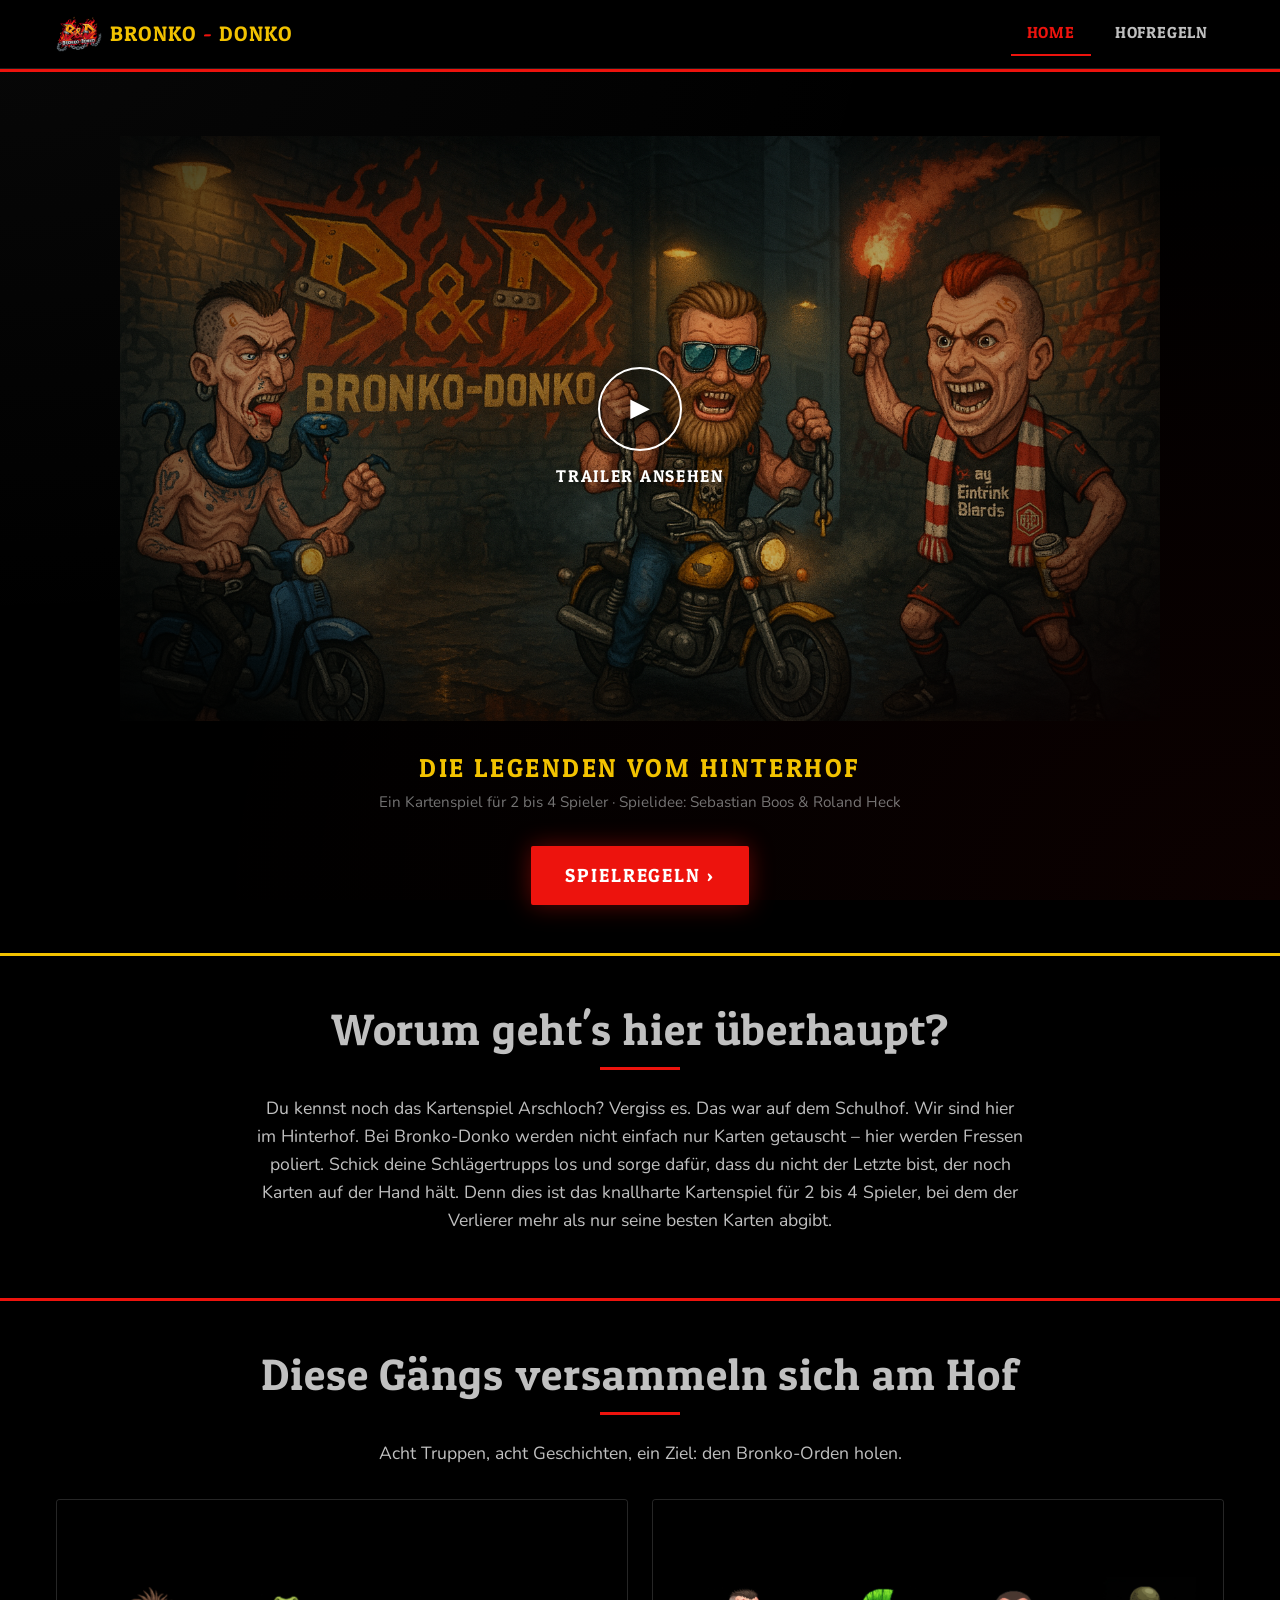
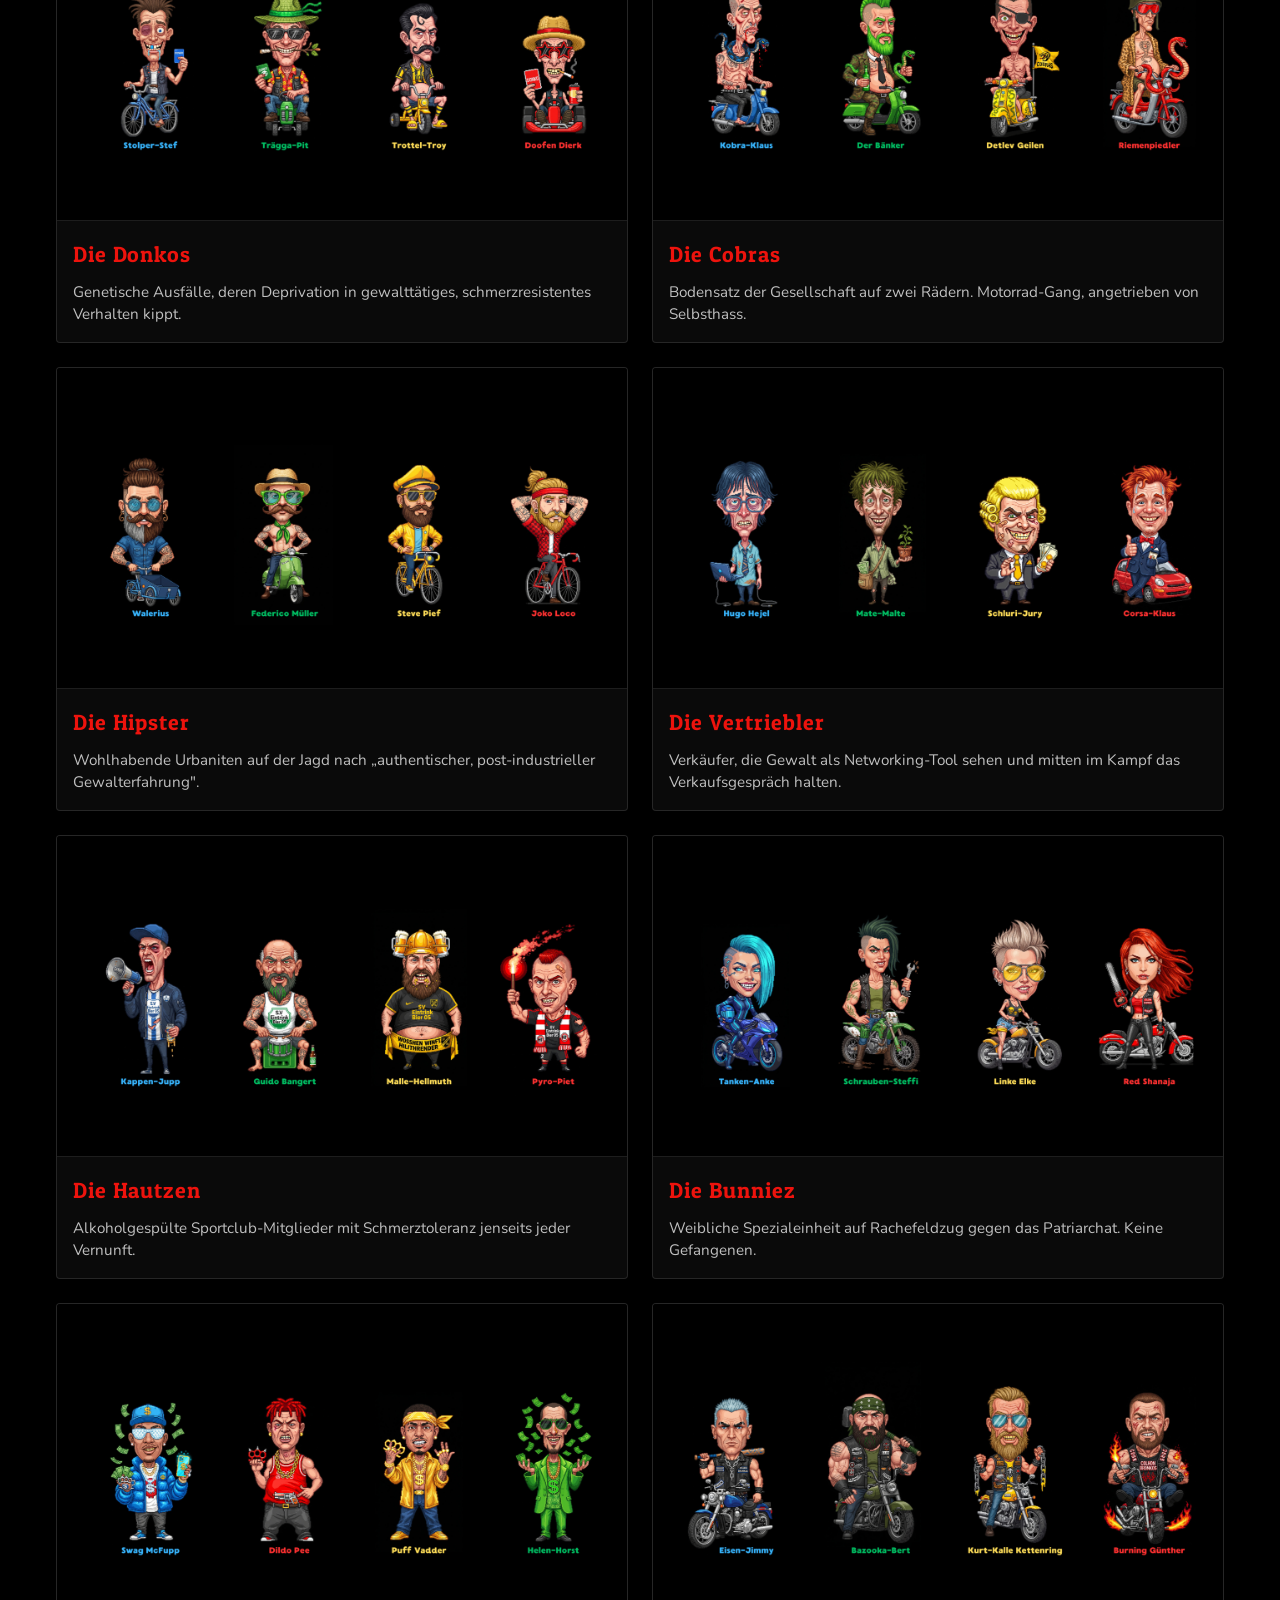
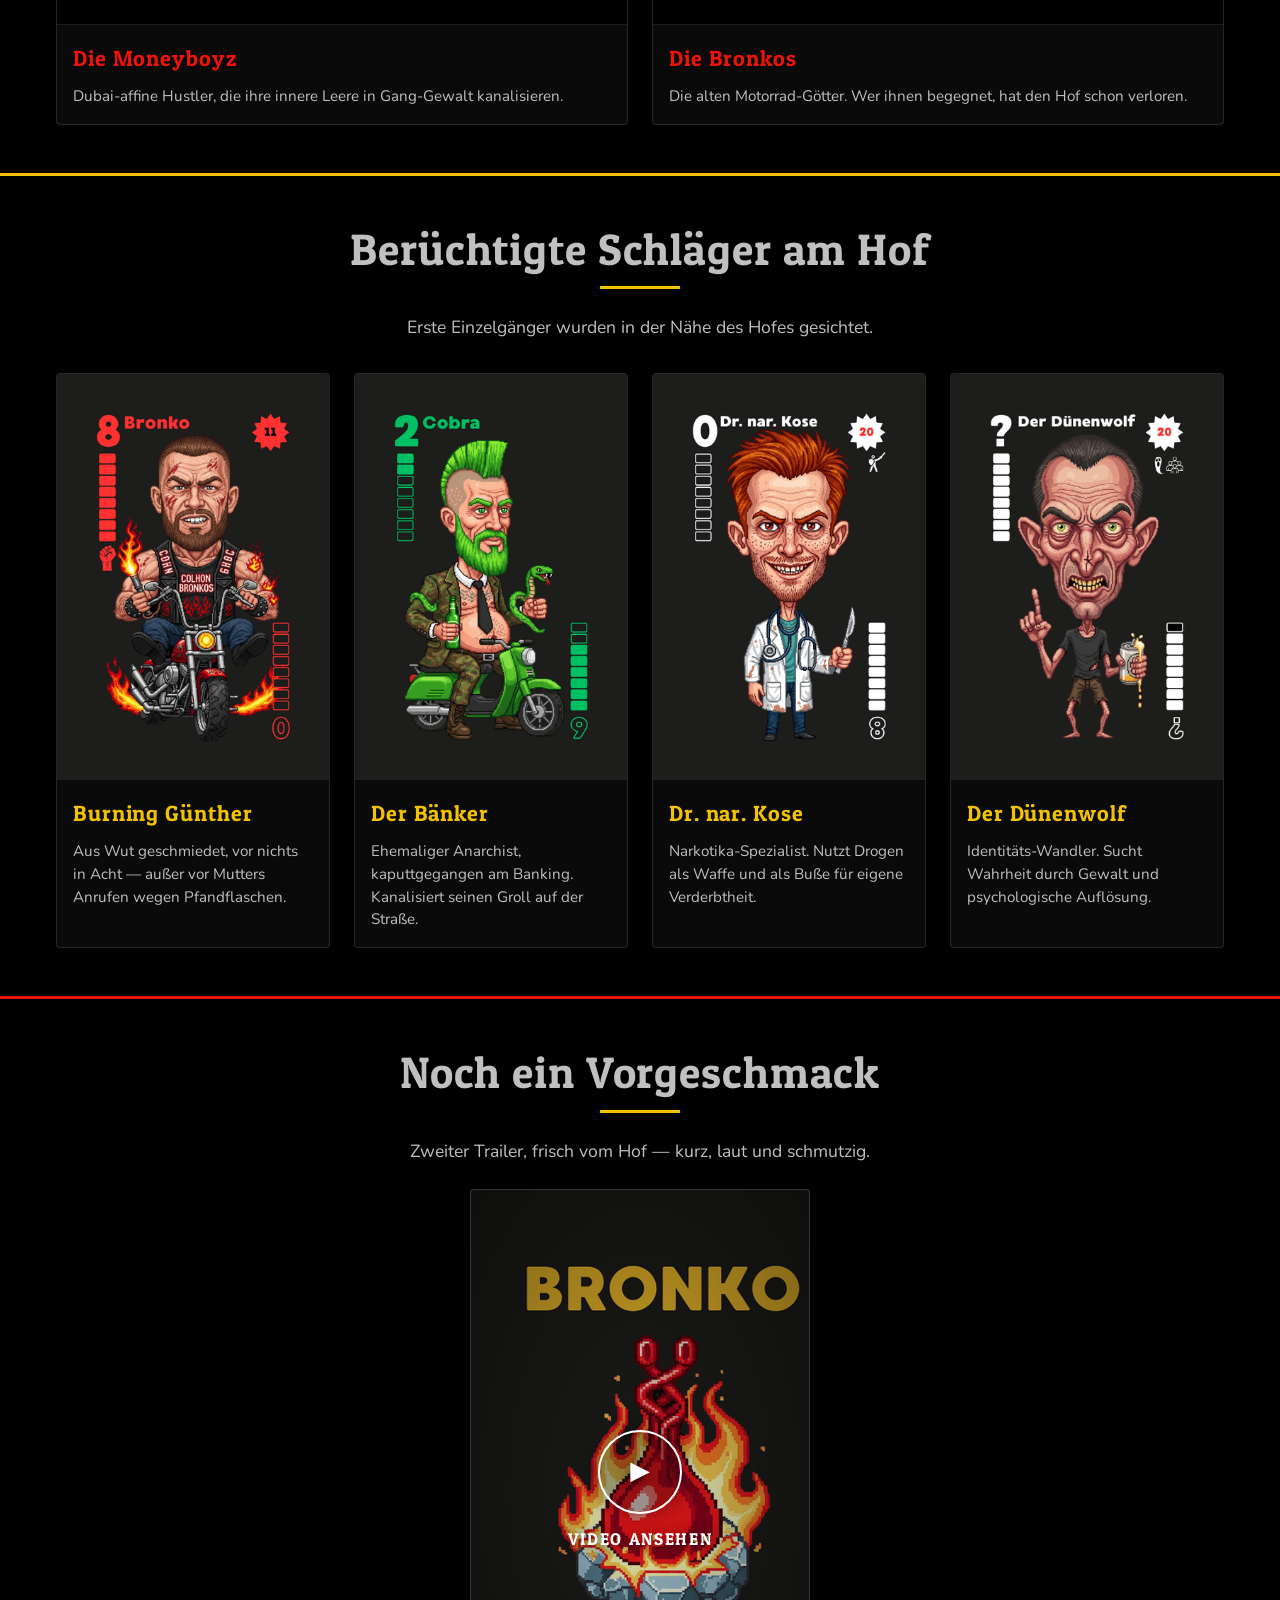
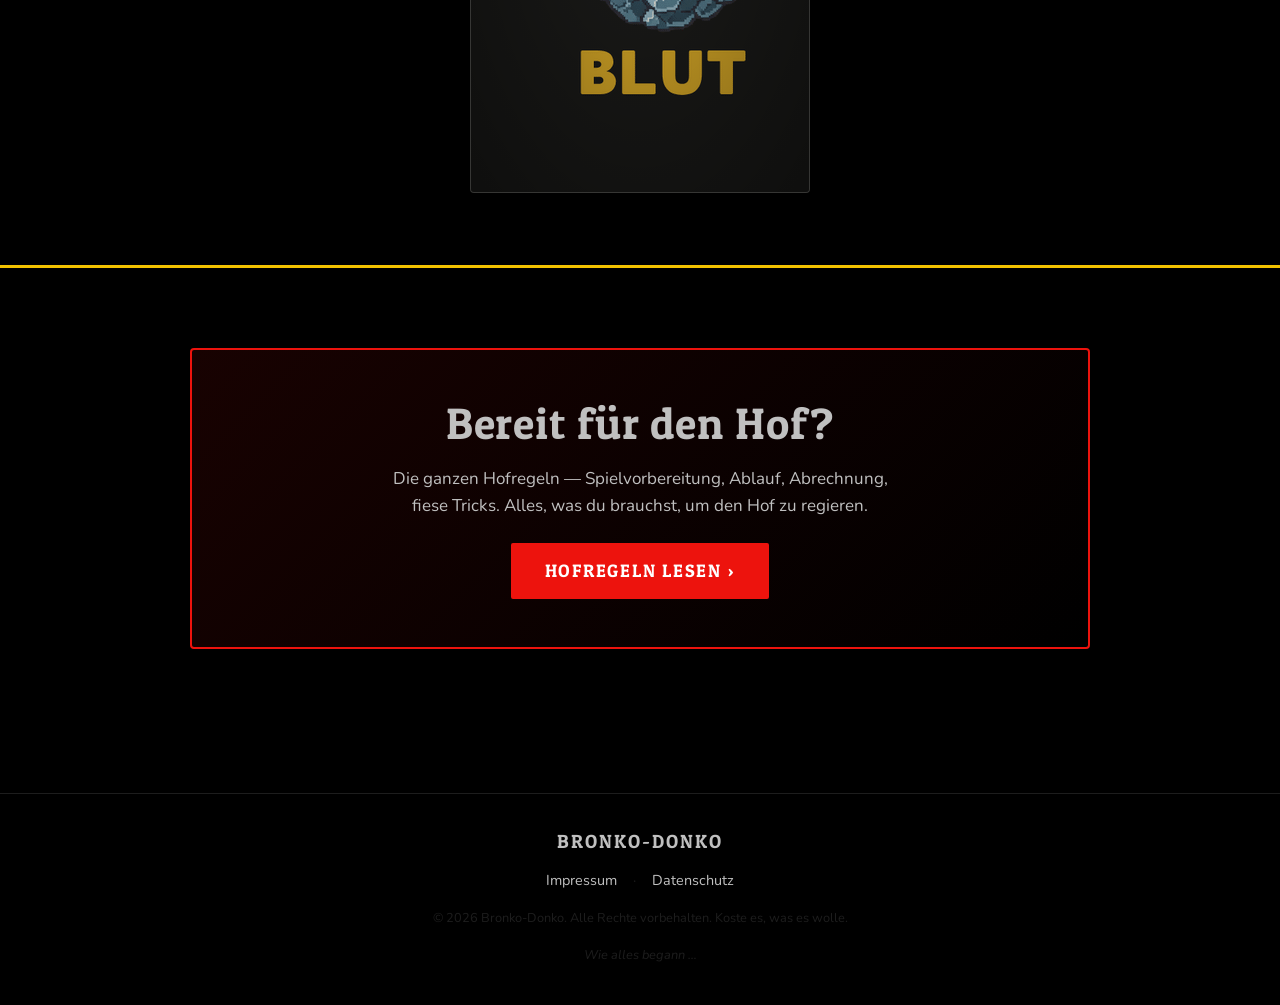
==== commit aa6c0378: "Feature: Charakter-Videos autoplay + Teaser-Poster (Bronko-Blut-Karte) - Charakter-Detail-Modal: Vid" ====
--- a/index.html
+++ b/index.html
@@ -194,7 +194,11 @@
       <div class="section__inner section__inner--narrow">
         <h2 class="section__title section__title--yellow">Noch ein Vorgeschmack</h2>
         <p class="section__lead">Zweiter Trailer, frisch vom Hof — kurz, laut und schmutzig.</p>
-        <div class="video video--portrait" data-video="m8oat9p0oX0" data-title="Bronko-Donko – Teaser"></div>
+        <div class="video video--portrait"
+             data-video="m8oat9p0oX0"
+             data-title="Bronko-Donko – Teaser"
+             data-poster="assets/images/cards/special/bronko-blut.png"
+             style="background-image:url('assets/images/cards/special/bronko-blut.png')"></div>
       </div>
     </section>
 
--- a/css/styles.css
+++ b/css/styles.css
@@ -805,6 +805,27 @@
 .modal__title { color: var(--color-red); margin-bottom: var(--space-4); }
 .modal__body p { font-size: 1.05rem; margin: 0; }
 body.modal-open { overflow: hidden; }
+
+/* Charakter-Modal: Video links, Text rechts */
+.modal__dialog--has-video {
+  display: grid;
+  grid-template-columns: 160px 1fr;
+  grid-template-areas:
+    "video title"
+    "video body";
+  column-gap: var(--space-6);
+  align-items: start;
+}
+.modal__dialog--has-video .modal__video { grid-area: video; }
+.modal__dialog--has-video .modal__title { grid-area: title; }
+.modal__dialog--has-video .modal__body  { grid-area: body; }
+.modal__dialog--has-video .modal__video .video { margin: 0; max-width: none; }
+@media (max-width: 480px) {
+  .modal__dialog--has-video {
+    grid-template-columns: 1fr;
+    grid-template-areas: "video" "title" "body";
+  }
+}
 
 /* ============================================
    YOUTUBE-FACADE (lädt erst nach Klick — Privacy)
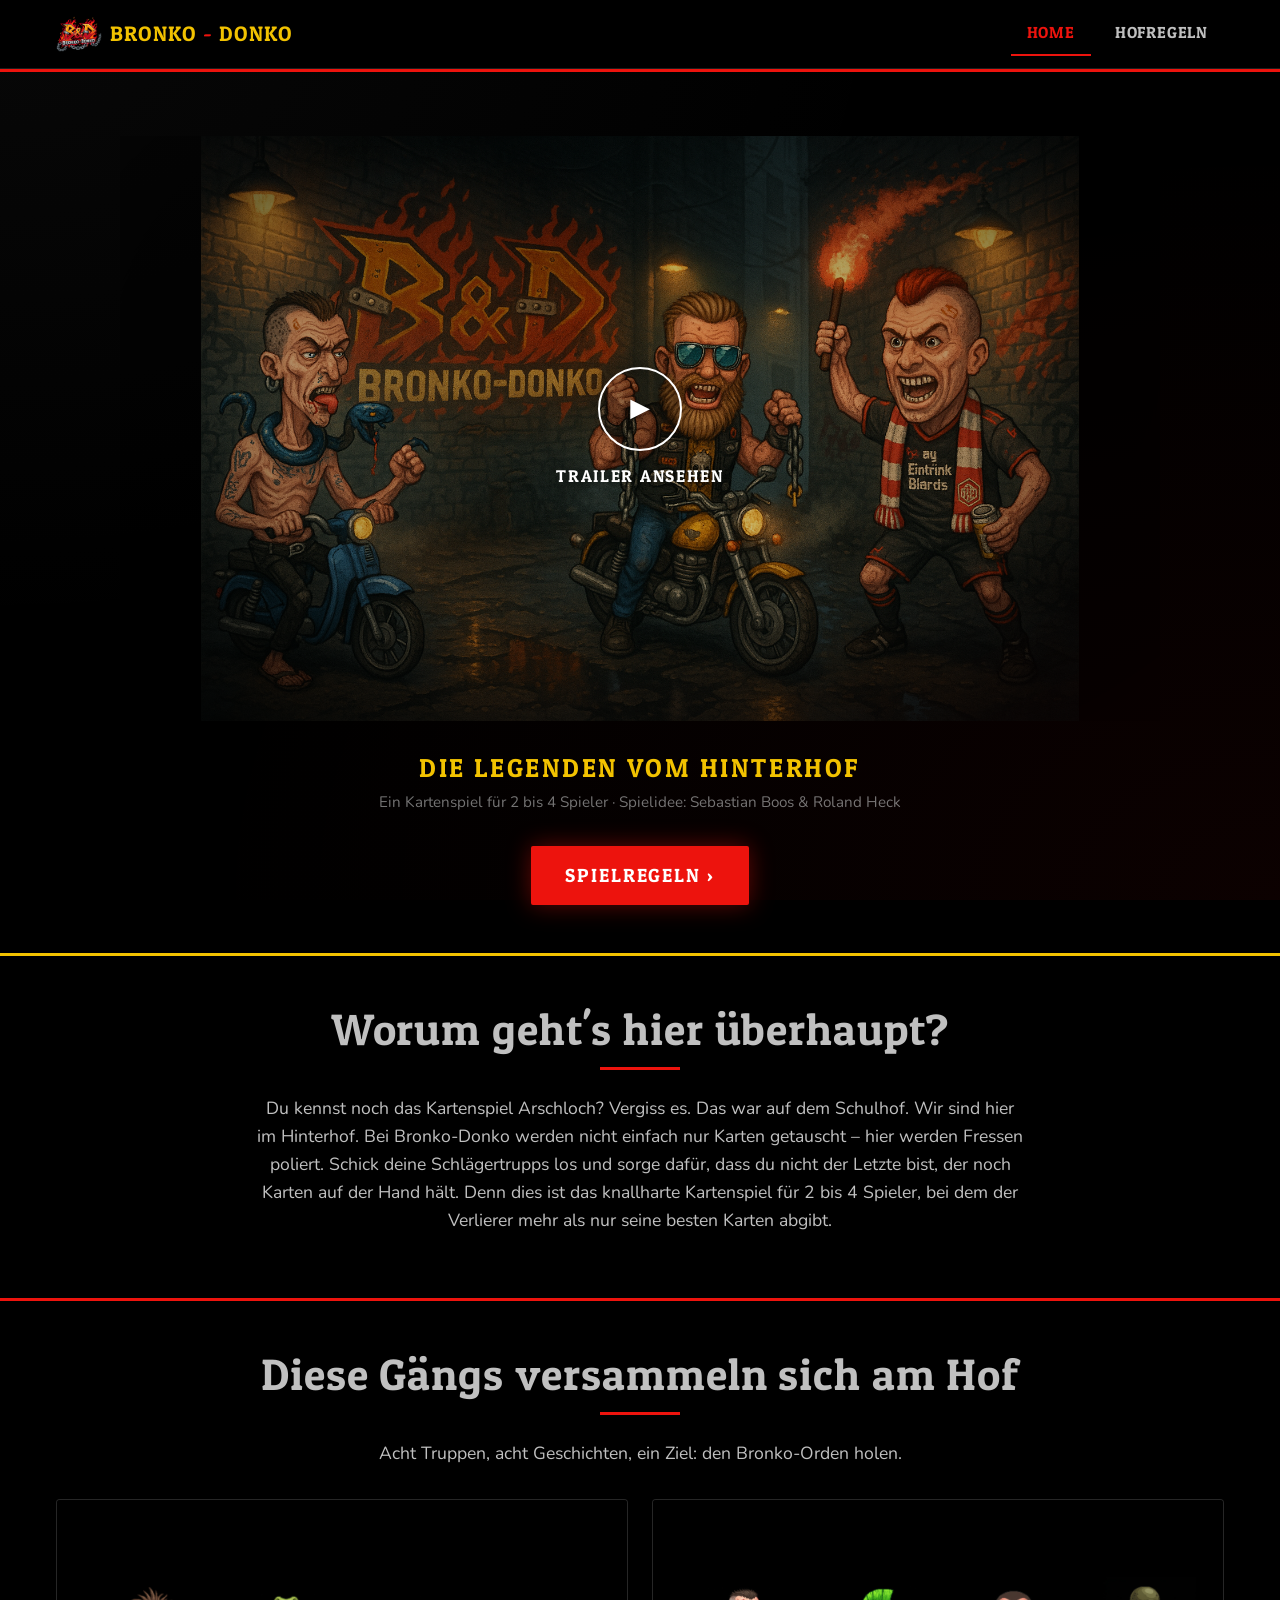
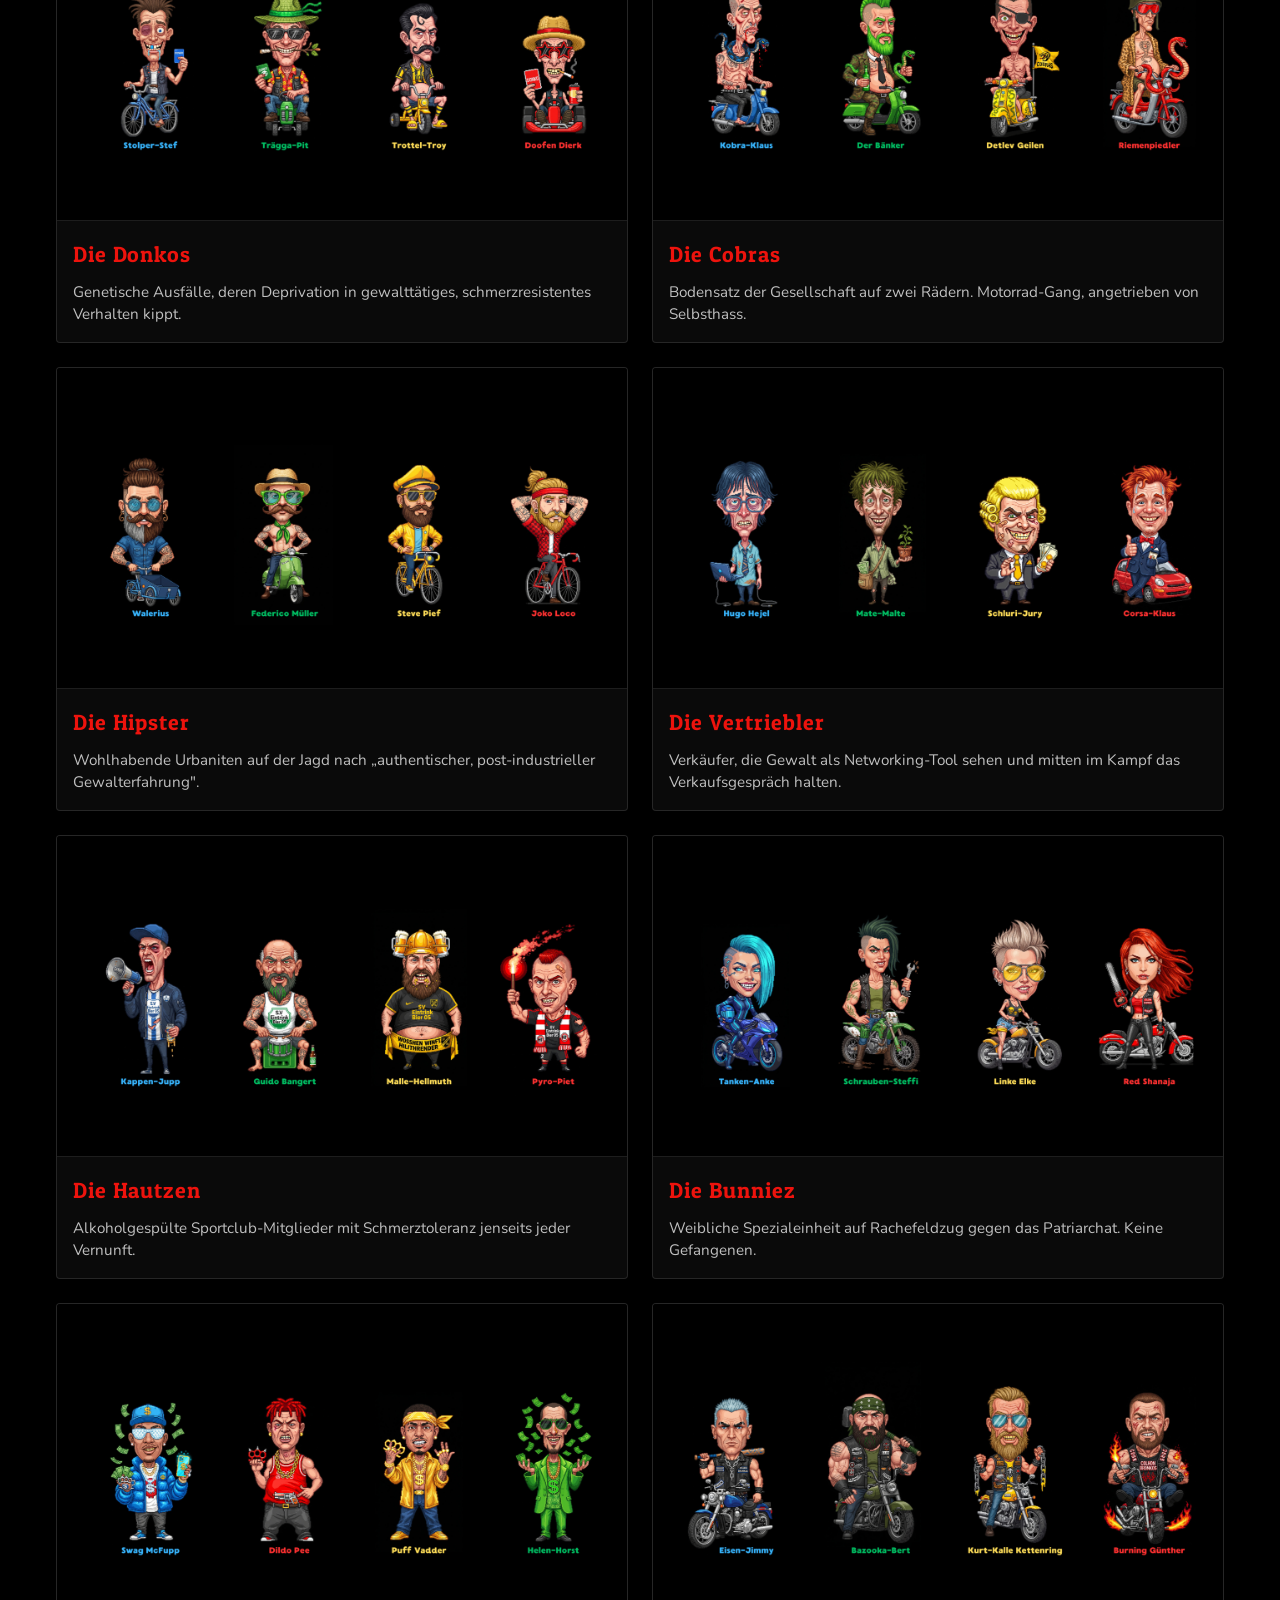
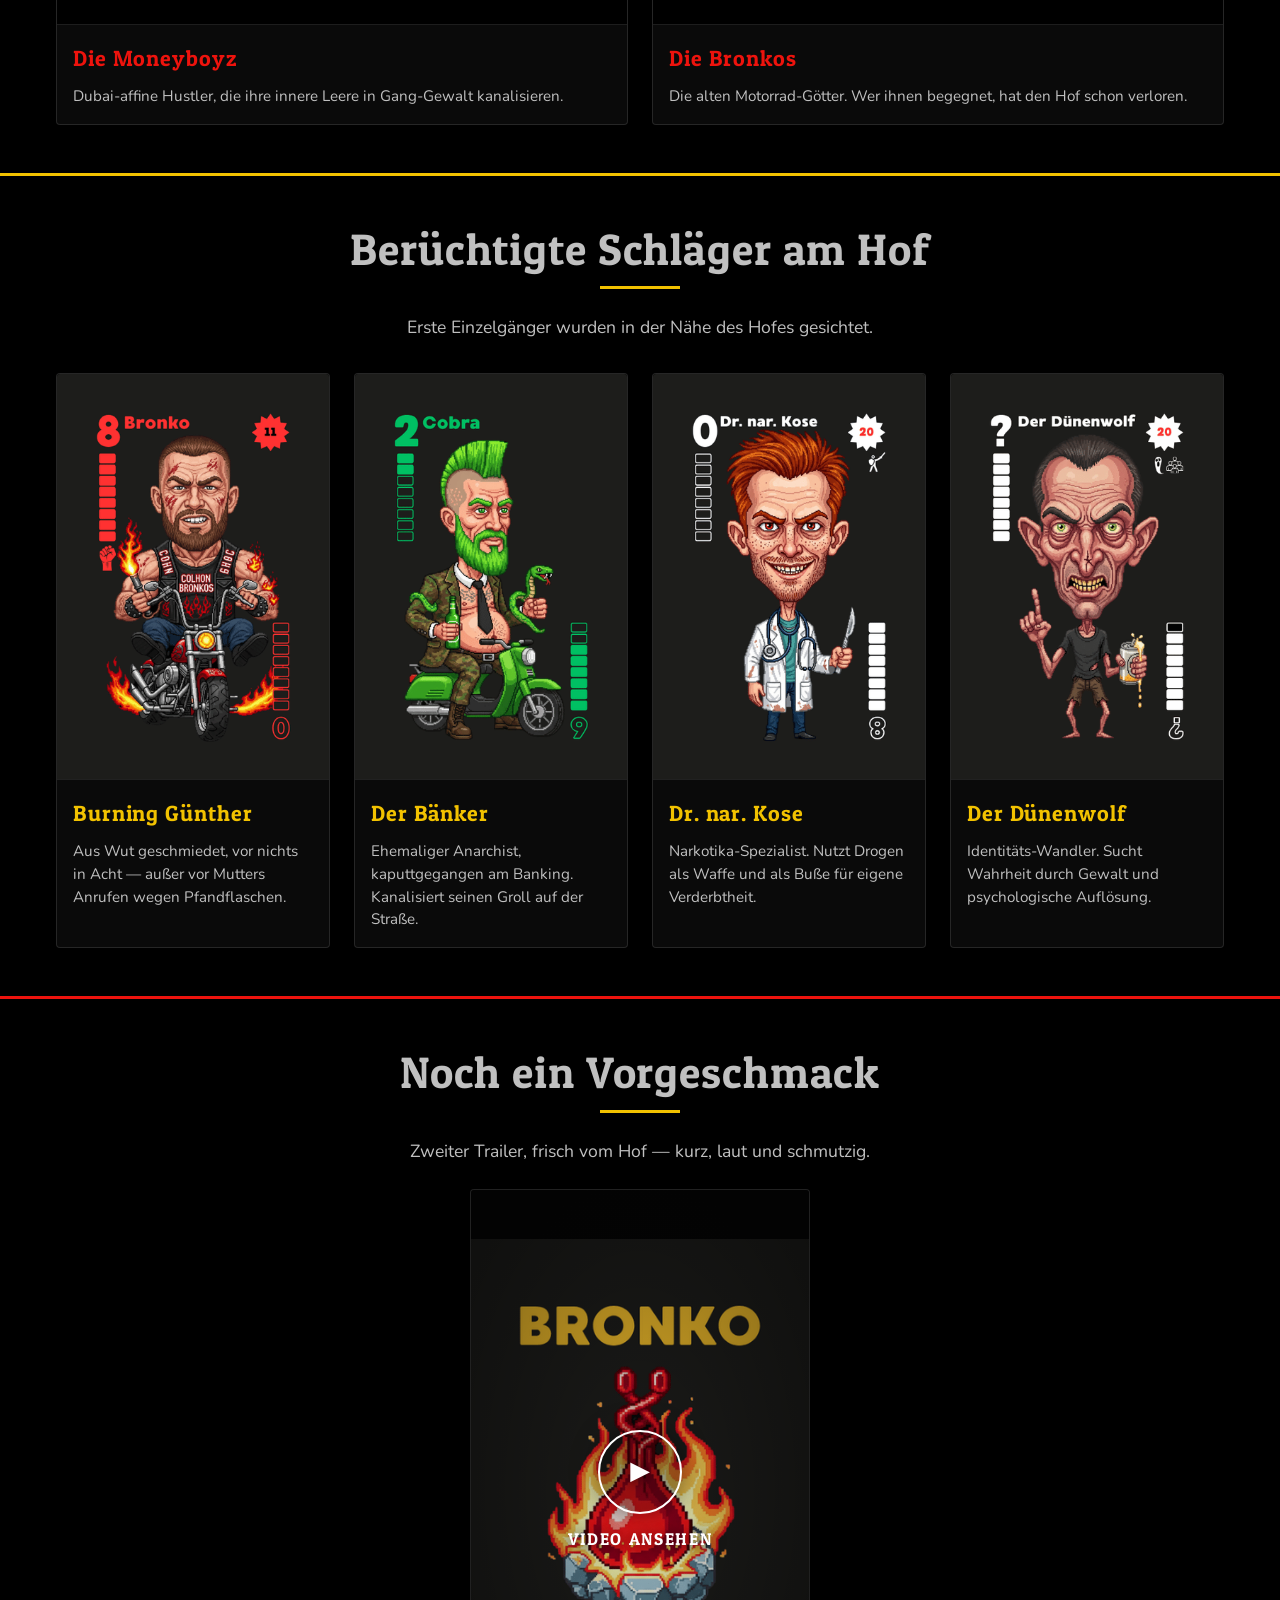
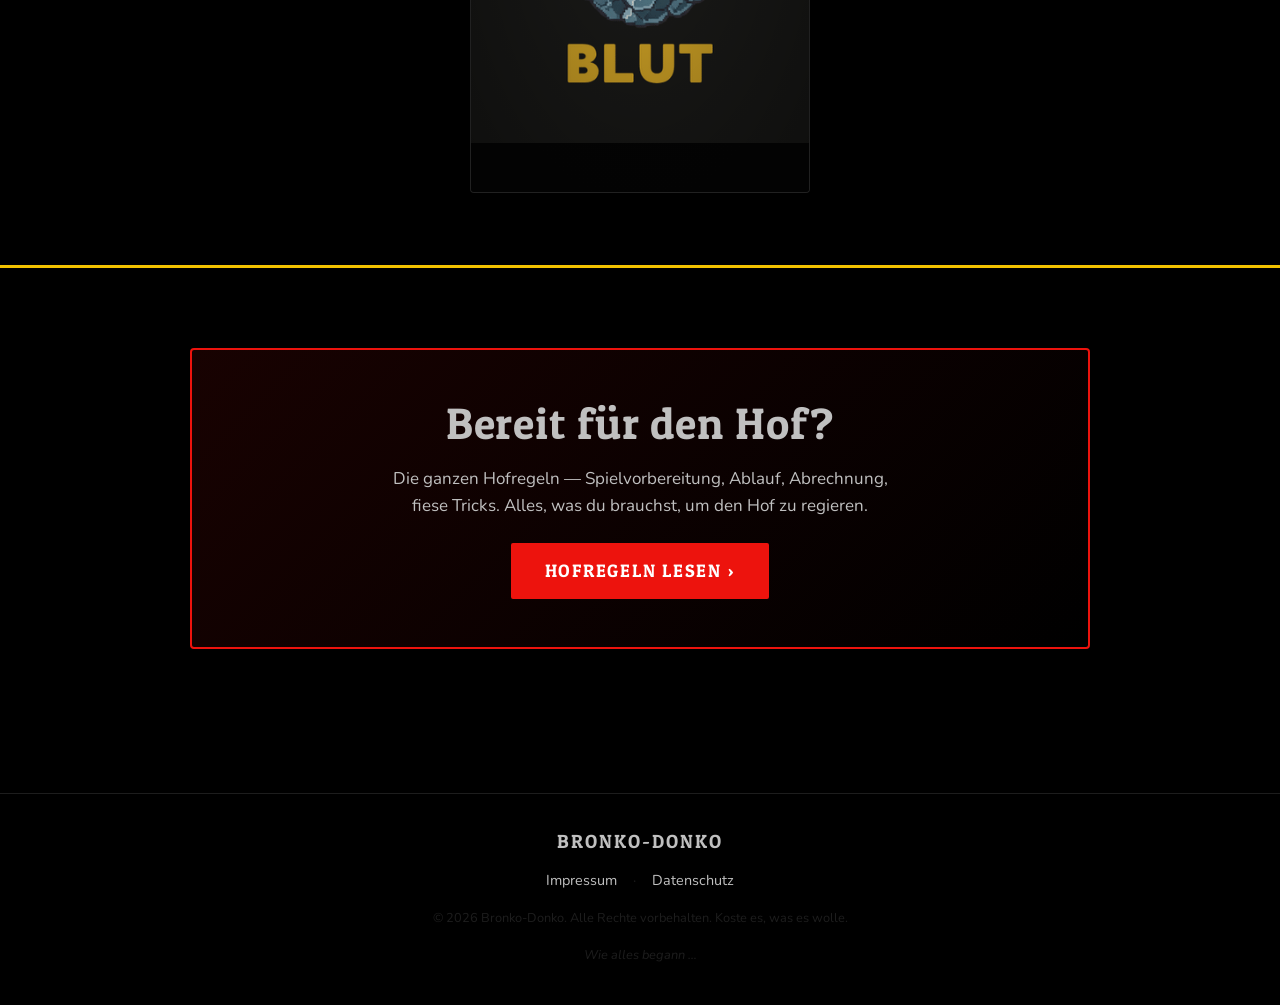
==== commit b55ede90: "Feature: Favicon (Logo) für alle Seiten eingerichtet Co-Authored-By: Claude Sonnet 4.6 <noreply@anth" ====
--- a/index.html
+++ b/index.html
@@ -2,6 +2,8 @@
 <html lang="de">
 <head>
   <meta charset="UTF-8" />
+  <link rel="icon" type="image/png" href="assets/images/logo.png" />
+  <link rel="apple-touch-icon" href="assets/images/logo.png" />
   <meta name="viewport" content="width=device-width, initial-scale=1.0" />
   <title>Bronko-Donko · Die Legenden vom Hinterhof</title>
   <meta name="description" content="Bronko-Donko — das derbe Kartenspiel für 2 bis 4 Spieler. Acht Gängs, ein Hof, ein Bronko. Spielidee von Sebastian Boos & Roland Heck." />
--- a/css/styles.css
+++ b/css/styles.css
@@ -917,6 +917,11 @@
 }
 
 /* ---- Poster-Variante der Video-Facade (Bild + großes Play-Symbol) ---- */
+.video--poster {
+  background-position: center;
+  background-size: contain;
+  background-repeat: no-repeat;
+}
 .video--poster .video__btn--poster {
   gap: var(--space-3);
   color: #fff;
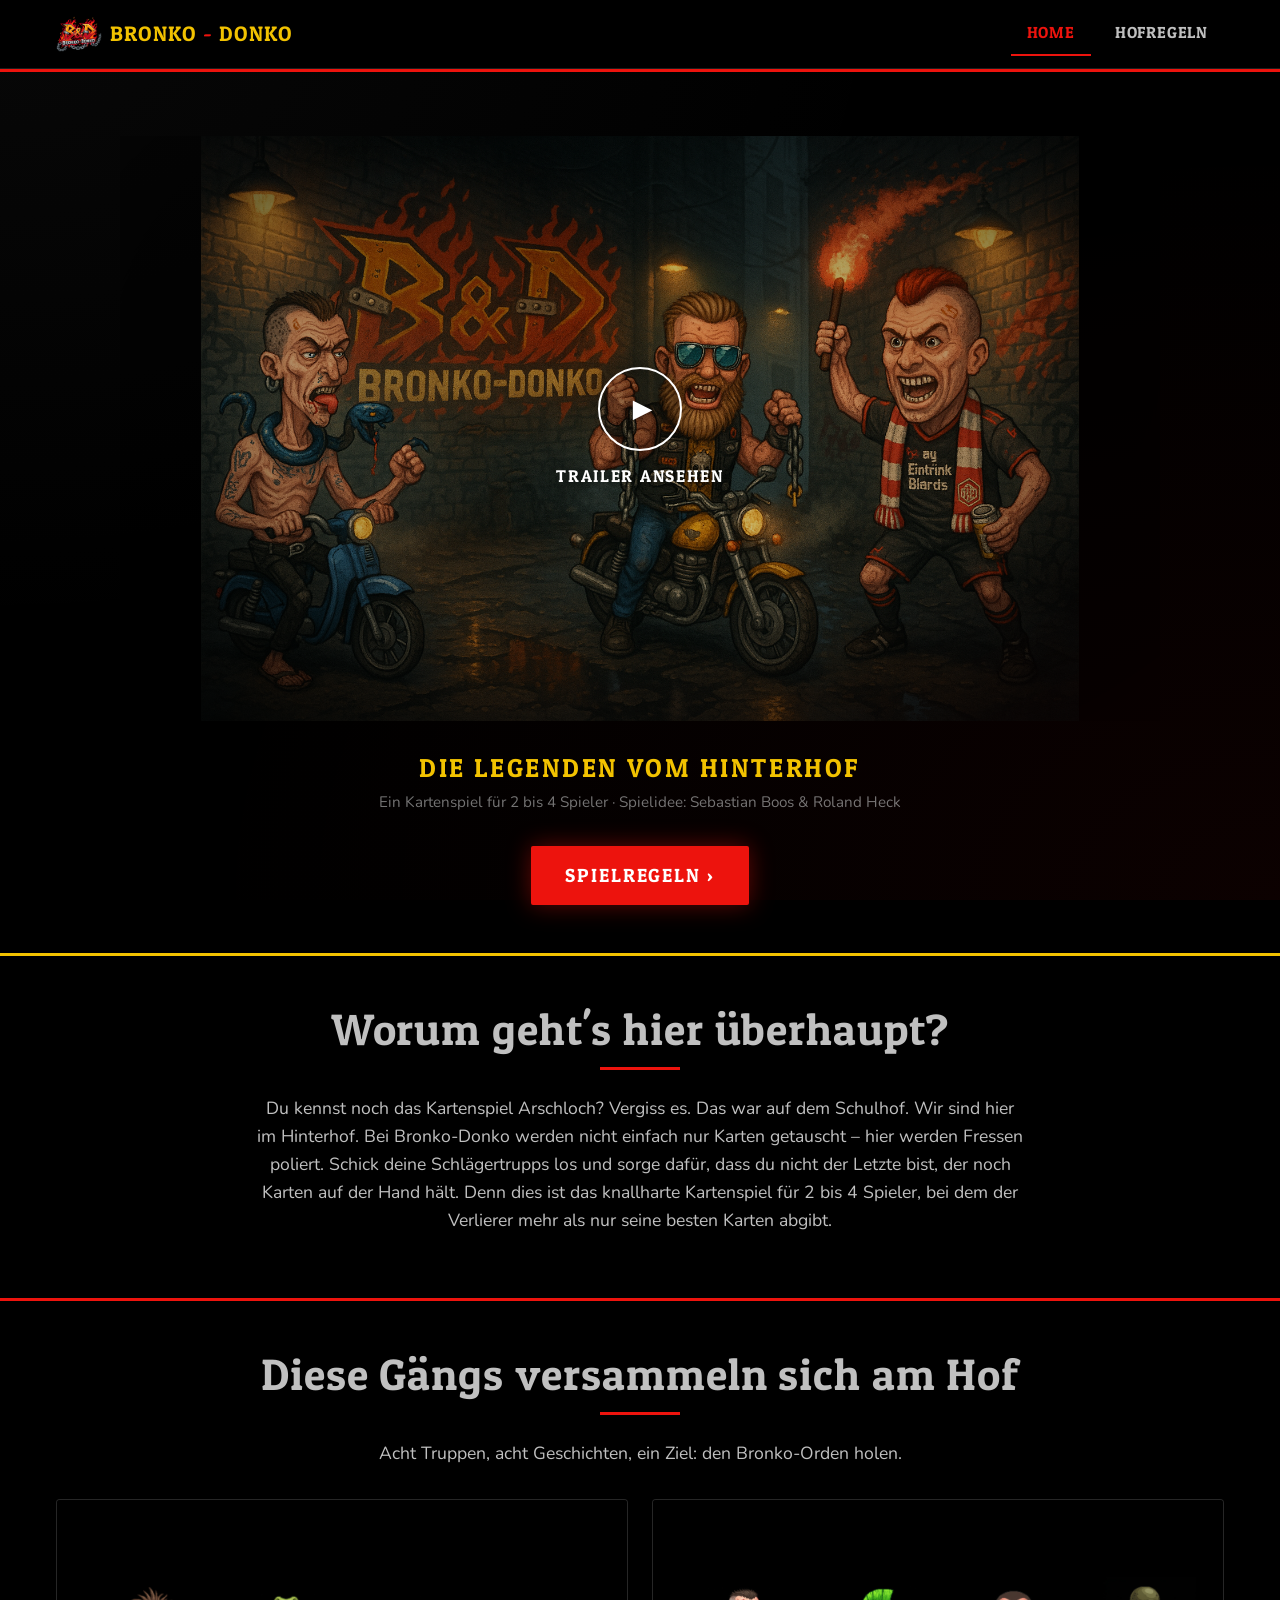
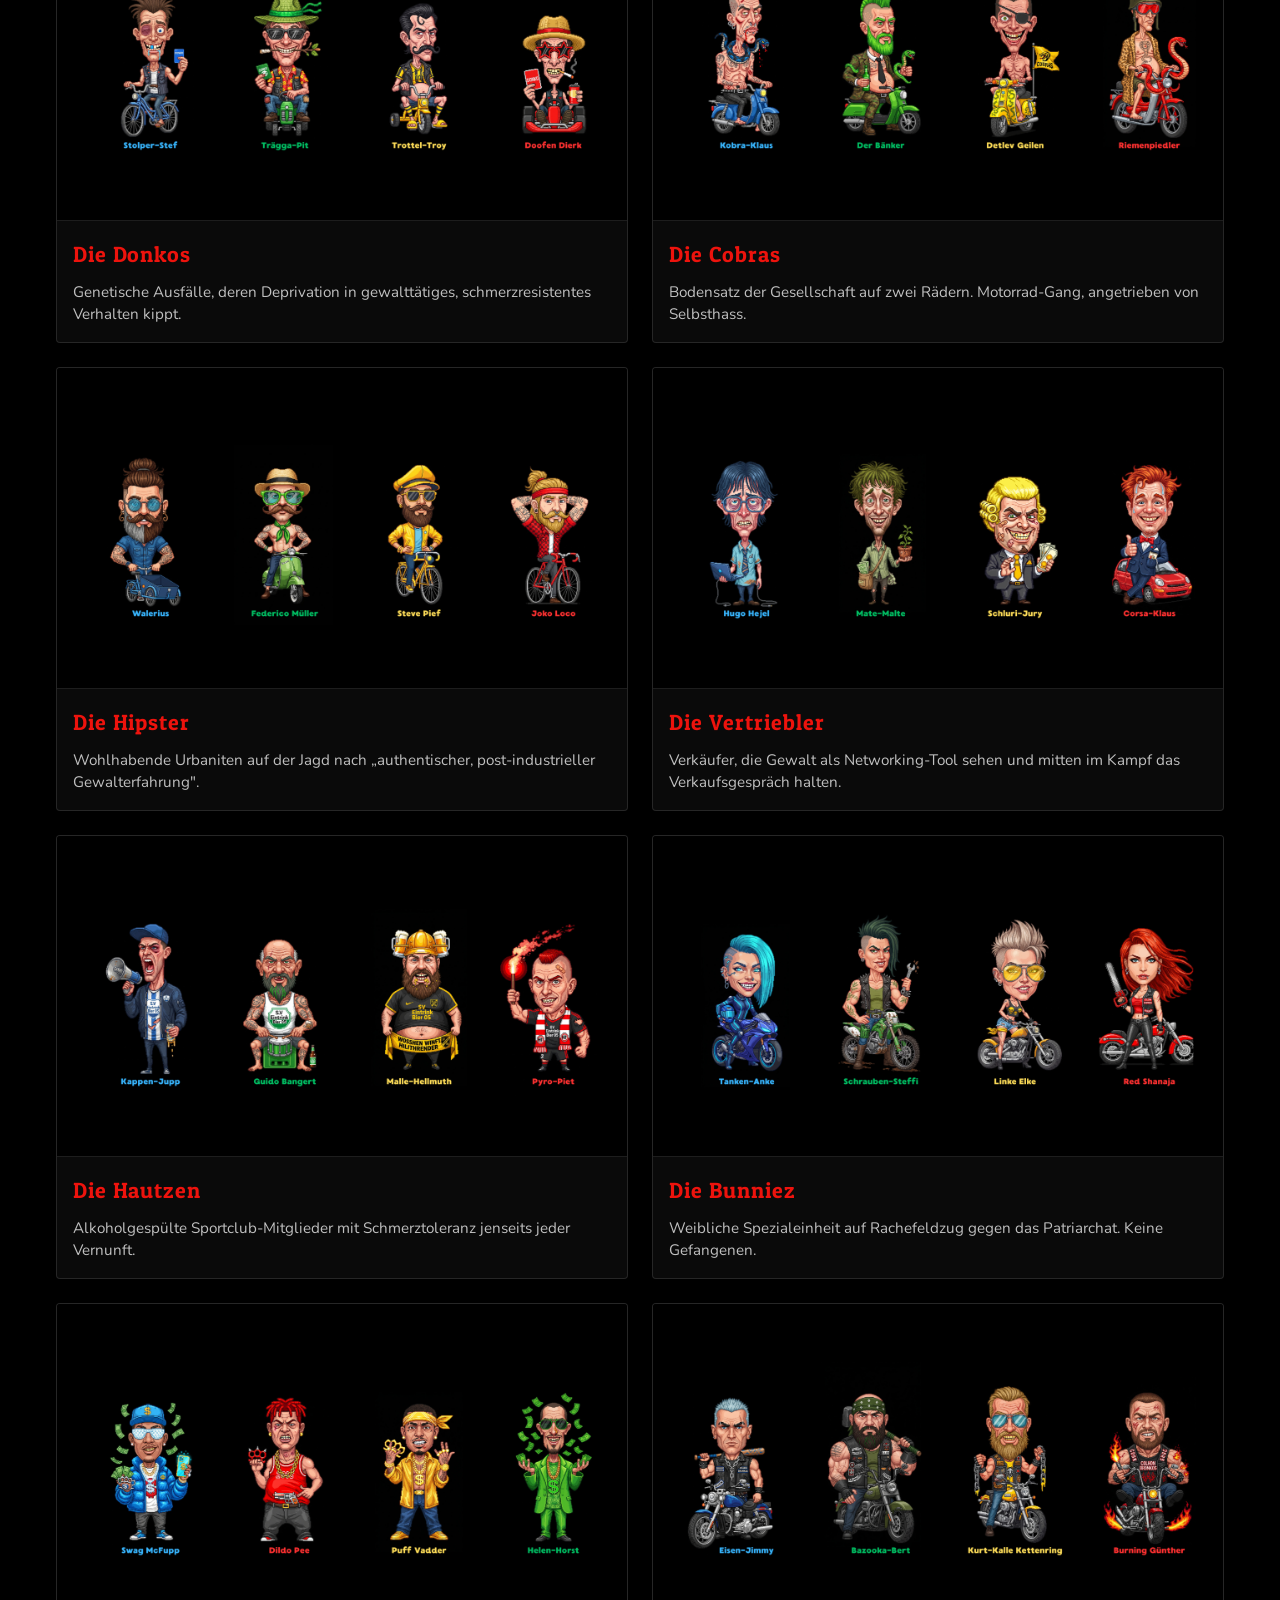
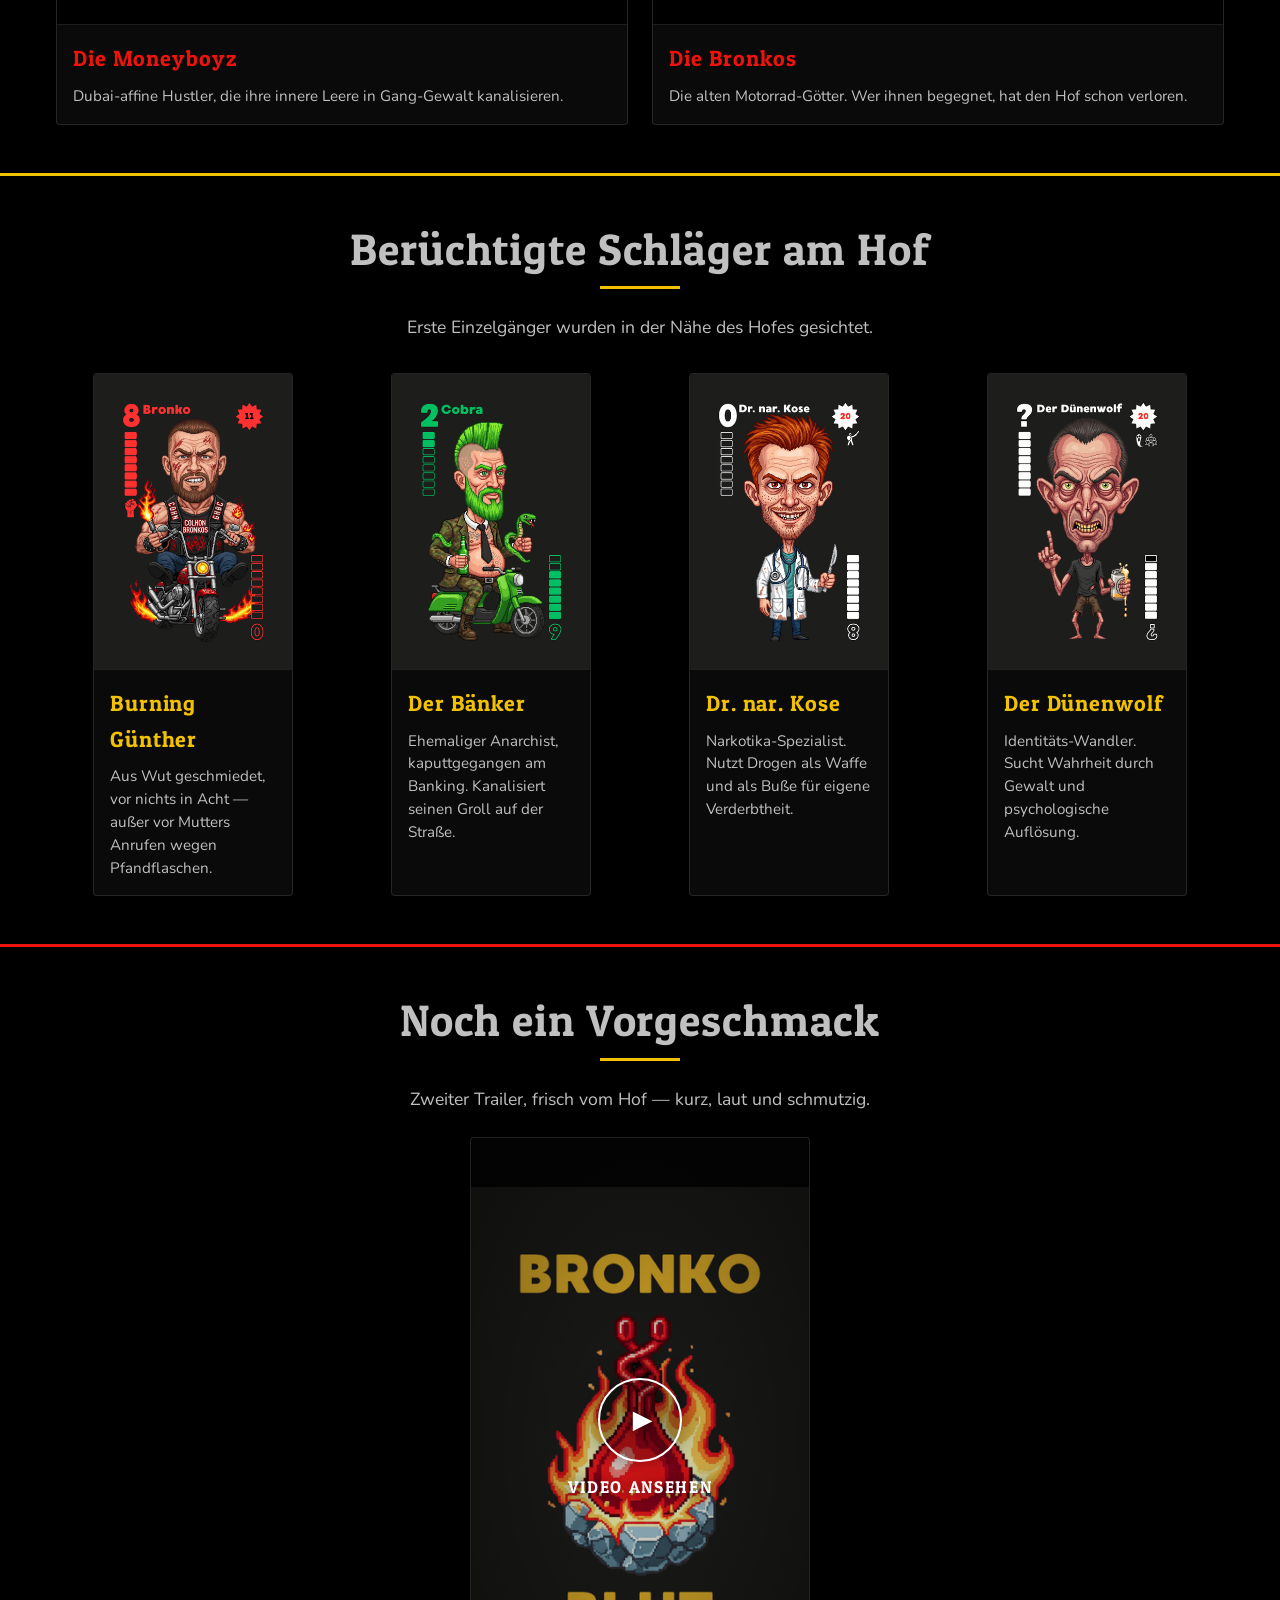
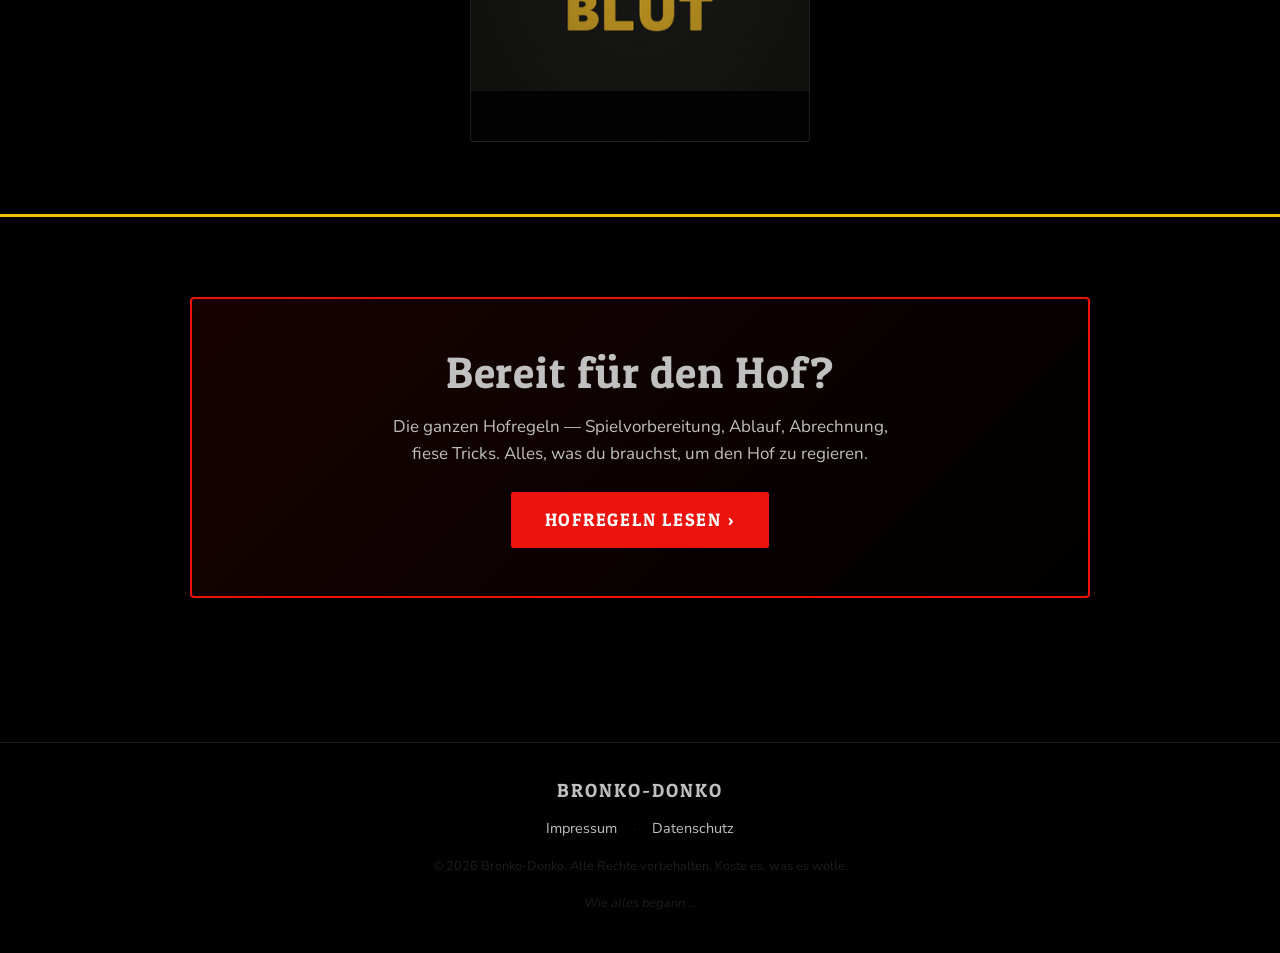
==== commit d3e6b583: "Hofregeln: Video-Hinweis als Grundregeln-Box, Formationen als Karten - Video-Hinweis erklärt jetzt G" ====
--- a/index.html
+++ b/index.html
@@ -10,7 +10,7 @@
   <link rel="preconnect" href="https://fonts.googleapis.com" />
   <link rel="preconnect" href="https://fonts.gstatic.com" crossorigin />
   <link rel="stylesheet" href="https://fonts.googleapis.com/css2?family=Patua+One&family=Nunito:wght@400;700&display=swap" />
-  <link rel="stylesheet" href="css/styles.css" />
+  <link rel="stylesheet" href="css/styles.css?v=3" />
 </head>
 <body>
   <a href="#main" class="skip-link">Zum Inhalt springen</a>
@@ -36,7 +36,7 @@
 
     <section class="hero">
       <div class="hero__media"
-           data-video="UM5QFXOrGIE"
+           data-video-src="assets/videos/launch-trailer.mp4"
            data-title="Bronko-Donko – Trailer"
            data-poster="assets/images/hero-title.png"
            style="background-image:url('assets/images/hero-title.png')"></div>
@@ -151,7 +151,7 @@
         <p class="section__lead">Erste Einzelgänger wurden in der Nähe des Hofes gesichtet.</p>
 
         <div class="character-grid">
-          <button type="button" class="gang-card gang-card--character" data-modal data-title="Burning Günther" data-img="assets/images/cards/burning-guenther-staerke.png" data-video="UgK8dLSQhNw" data-video-ratio="portrait">
+          <button type="button" class="gang-card gang-card--character" data-modal data-title="Burning Günther" data-img="assets/images/cards/burning-guenther-staerke.png" data-video-src="assets/videos/burning-guenther.mp4" data-video-ratio="portrait">
             <img src="assets/images/cards/burning-guenther-staerke.png" alt="Burning Günther – Kämpferkarte" class="gang-card__image" loading="lazy" />
             <span class="gang-card__body">
               <span class="gang-card__title">Burning Günther</span>
@@ -160,7 +160,7 @@
             <span class="gang-card__full" hidden>Manche Leute behaupten, Burning Günther wurde nicht geboren, sondern in einem Vulkan aus Kerosin und Zorn geschmiedet. Er putzt sich die Zähne mit Schießpulver, gurgelt mit Benzin und seine liebste Einschlafgeschichte ist das Geräusch eines lichterloh brennenden Gebäudes. Man sagt, der Teufel selbst habe einmal Günthers Seele kaufen wollen, doch dieser riss ihm daraufhin kurzerhand die Innereien durch den Hals, einfach weil er es kann. Fünf Minuten später gehörte ihm die legendäre Harley des Teufels – Hells Bells! Es gibt absolut nichts auf dieser Welt, wovor sich dieser Mann fürchtet – außer seiner Mamm, die jeden Morgen anruft, sobald sie wieder halbwegs ausgenüchtert ist, und wissen will, ob Günther endlich ihr Karlskrone Dosenpfand bei Aldi zurückgegeben hat.</span>
           </button>
 
-          <button type="button" class="gang-card gang-card--character" data-modal data-title="Der Bänker" data-img="assets/images/cards/der-baenker-staerke.png" data-video="do0vyuxLGm4" data-video-ratio="portrait">
+          <button type="button" class="gang-card gang-card--character" data-modal data-title="Der Bänker" data-img="assets/images/cards/der-baenker-staerke.png" data-video-src="assets/videos/der-baenker.mp4" data-video-ratio="portrait">
             <img src="assets/images/cards/der-baenker-staerke.png" alt="Der Bänker – Kämpferkarte" class="gang-card__image" loading="lazy" />
             <span class="gang-card__body">
               <span class="gang-card__title">Der Bänker</span>
@@ -169,7 +169,7 @@
             <span class="gang-card__full" hidden>Peter Grundigs Rebellion aka „Der Bänker" endete nicht mit einem Knall, sondern mit einem Arbeitsvertrag. Jahrelang war der Rauterstrauchpark sein Reich, Dosenbier sein Nektar und die Tür der Volksbank sein Pissoir. Doch als der Filialleiter ihm in einem Anfall von Personalnot eine Krawatte um den Hals warf, kapitulierte der Möchtegern-Anarchist unter dem Vorwand, das System von innen zu stürzen. Heute, 25 Jahre und unzählige verkaufte Bausparverträge später, kanalisiert er den puren Hass auf sein eigenes verlogenes Leben in die brutalen Schlägereien der Burbacher Cobras.</span>
           </button>
 
-          <button type="button" class="gang-card gang-card--character" id="char-kose" data-modal data-title="Dr. nar. Kose" data-img="assets/images/cards/dr-nar-kose.png" data-video="p-vQGrBozOw" data-video-ratio="portrait">
+          <button type="button" class="gang-card gang-card--character" id="char-kose" data-modal data-title="Dr. nar. Kose" data-img="assets/images/cards/dr-nar-kose.png" data-video-src="assets/videos/dr-nar-kose.mp4" data-video-ratio="portrait">
             <img src="assets/images/cards/dr-nar-kose.png" alt="Dr. nar. Kose – Spielkarte" class="gang-card__image" loading="lazy" />
             <span class="gang-card__body">
               <span class="gang-card__title">Dr. nar. Kose</span>
@@ -178,7 +178,7 @@
             <span class="gang-card__full" hidden>Tagsüber spritzt der narzisstisch veranlagte Dr. nar. Kose im Keller des Krankenhauses der Warmherzigen Brüder nicht nur Narkosemittel, sondern lebt auch seine perversen Mutterkomplexe an wehrlosen PatientInnen aus. Als Ausgleich für seine Schandtaten und weil ihn im echten Leben jeder verachtet, kommt dieser Versager in den Hof, um sich auf einer vollen Dosis Ketamin von anderen zu Brei schlagen zu lassen – seine ganz persönliche Buße. Doch wehe, die Revolution bricht aus und stellt die Regeln auf den Kopf: Dann erwacht das Monster in ihm, er betäubt seine Opfer übelst mit seinen krassesten Drogen und zückt das Skalpell, um den dann wehrlosen Körpern seiner Gegner im Hof endlich die Aufmerksamkeit zu schenken, nach der er sich so sehnt.</span>
           </button>
 
-          <button type="button" class="gang-card gang-card--character" id="char-duenenwolf" data-modal data-title="Der Dünenwolf" data-img="assets/images/cards/duenenwolf.png" data-video="hIUdhkB30m0" data-video-ratio="portrait">
+          <button type="button" class="gang-card gang-card--character" id="char-duenenwolf" data-modal data-title="Der Dünenwolf" data-img="assets/images/cards/duenenwolf.png" data-video-src="assets/videos/duenenwolf.mp4" data-video-ratio="portrait">
             <img src="assets/images/cards/duenenwolf.png" alt="Der Dünenwolf – Spielkarte" class="gang-card__image" loading="lazy" />
             <span class="gang-card__body">
               <span class="gang-card__title">Der Dünenwolf</span>
@@ -197,7 +197,7 @@
         <h2 class="section__title section__title--yellow">Noch ein Vorgeschmack</h2>
         <p class="section__lead">Zweiter Trailer, frisch vom Hof — kurz, laut und schmutzig.</p>
         <div class="video video--portrait"
-             data-video="m8oat9p0oX0"
+             data-video-src="assets/videos/teaser.mp4"
              data-title="Bronko-Donko – Teaser"
              data-poster="assets/images/cards/special/bronko-blut.png"
              style="background-image:url('assets/images/cards/special/bronko-blut.png')"></div>
@@ -244,6 +244,6 @@
     </div>
   </div>
 
-  <script src="js/app.js"></script>
+  <script src="js/app.js?v=2"></script>
 </body>
 </html>
--- a/css/styles.css
+++ b/css/styles.css
@@ -55,7 +55,18 @@
 img { display: block; max-width: 100%; height: auto; }
 a { color: var(--color-silver); text-decoration: none; }
 a:hover { color: var(--color-red); }
+
+/* Regelwerk-Querverweise: silber & halbfett, kein Unterstrich, Hover → gelb */
+.rule-link {
+  color: var(--color-silver);
+  font-weight: 700;
+  text-decoration: none;
+  transition: color var(--transition-fast);
+}
+.rule-link:hover,
+.rule-link:focus-visible { color: var(--color-yellow); }
 ul, ol { list-style: none; }
+.bullet-list { list-style: disc; padding-left: 1.5rem; }
 button { font: inherit; cursor: pointer; background: none; border: none; color: inherit; }
 
 /* ---- Typografie ---- */
@@ -501,17 +512,38 @@
   top: 0.4rem;
   font-size: 0.7rem;
 }
-/* Nummerierte Schritte: globales list-style:none hier zurücknehmen */
+/* Nummerierte Schritte mit runden Nummern-Badges (roter Kreis, weiße Ziffer) */
 .hofregeln-section ol {
-  list-style: decimal;
-  padding-left: var(--space-8);
+  list-style: none;
+  counter-reset: schritt;
+  padding-left: 0;
   margin-bottom: var(--space-4);
 }
 .hofregeln-section ol li {
-  margin-bottom: var(--space-3);
-  padding-left: var(--space-2);
-}
-.hofregeln-section ol li::marker { color: var(--color-red); font-weight: 700; }
+  counter-increment: schritt;
+  position: relative;
+  padding-left: 3rem;
+  min-height: 2rem;
+  margin-bottom: var(--space-4);
+}
+.hofregeln-section ol li::before {
+  content: counter(schritt);
+  position: absolute;
+  left: 0;
+  top: 0;
+  width: 2rem;
+  height: 2rem;
+  border-radius: 50%;
+  background: var(--color-red);
+  color: #fff;
+  font-family: var(--font-display);
+  font-size: 1.05rem;
+  line-height: 1;
+  display: flex;
+  align-items: center;
+  justify-content: center;
+  box-shadow: 0 0 10px var(--color-red-glow);
+}
 
 .hofregeln-page__intro {
   max-width: var(--max-width-text);
@@ -587,6 +619,79 @@
   font-size: 0.97rem;
 }
 .note-box strong { color: #7ac15f; }
+.note-box__list {
+  list-style: none;
+  margin: var(--space-3) 0 0;
+  padding: 0;
+}
+.note-box__list li {
+  position: relative;
+  padding-left: var(--space-6);
+  margin-bottom: var(--space-2);
+}
+.note-box__list li:last-child { margin-bottom: 0; }
+.note-box__list li::before {
+  content: '▸';
+  position: absolute;
+  left: 0;
+  top: 0;
+  color: #7ac15f;
+}
+
+/* ---- Formations-Karten (Solo / Mob / Straße) ---- */
+.formation-grid {
+  display: grid;
+  grid-template-columns: repeat(3, 1fr);
+  gap: var(--space-4);
+  margin: var(--space-6) 0;
+}
+.formation-card {
+  background: #0a0a0a;
+  border: 1px solid var(--color-silver-faint);
+  border-top: var(--border-thick) solid var(--color-red);
+  border-radius: var(--radius);
+  padding: var(--space-4) var(--space-4) var(--space-6);
+  display: flex;
+  flex-direction: column;
+}
+.formation-card__head {
+  display: flex;
+  align-items: baseline;
+  justify-content: space-between;
+  gap: var(--space-2);
+  margin-bottom: var(--space-3);
+  padding-bottom: var(--space-2);
+  border-bottom: 1px solid var(--color-silver-faint);
+}
+.formation-card__label {
+  font-family: var(--font-display);
+  font-size: 1.3rem;
+  color: var(--color-yellow);
+  letter-spacing: 0.03em;
+}
+.formation-card__count {
+  font-size: 0.78rem;
+  text-transform: uppercase;
+  letter-spacing: 0.05em;
+  color: var(--color-silver-dim);
+  white-space: nowrap;
+}
+.formation-card__cards {
+  display: flex;
+  flex-wrap: wrap;
+  gap: 3px;
+  font-size: 1.4rem;
+  margin-bottom: var(--space-3);
+}
+.formation-card__desc {
+  font-size: 0.92rem;
+  color: var(--color-silver);
+  margin: auto 0 0;
+}
+
+@media (max-width: 640px) {
+  .formation-grid { grid-template-columns: 1fr; }
+}
 
 /* ---- Gäng-Hierarchie-Tabelle ---- */
 .table-wrap { overflow-x: auto; margin: var(--space-6) 0; }
@@ -828,7 +933,7 @@
 }
 
 /* ============================================
-   YOUTUBE-FACADE (lädt erst nach Klick — Privacy)
+   VIDEO (selbst gehostet — Klick-Facade & Autoplay-Clips)
    ============================================ */
 .video {
   position: relative;
@@ -864,14 +969,21 @@
   align-items: center;
   justify-content: center;
   font-size: 1.6rem;
+  line-height: 1;
+  /* Das ▶-Dreieck sitzt durch seine Glyphen-Geometrie leicht links —
+     kleiner Rechts-Versatz, damit es optisch mittig im Kreis steht. */
+  box-sizing: border-box;
+  padding-left: 5px;
   transition: transform var(--transition-fast), color var(--transition-fast);
 }
 .video__btn:hover,
 .video__btn:focus-visible { color: var(--color-red); outline: none; }
 .video__btn:hover .video__play { transform: scale(1.08); }
 .video__label { font-family: var(--font-display); letter-spacing: 0.05em; font-size: 0.95rem; }
-.video__hint { font-size: 0.8rem; color: var(--color-silver-dim); max-width: 36ch; }
 .video iframe { width: 100%; height: 100%; border: 0; display: block; }
+.video video { position: absolute; inset: 0; width: 100%; height: 100%; border: 0; display: block; object-fit: cover; background: #000; }
+/* Läuft das Video: Poster-Hintergrund der Facade ausblenden */
+.video.is-playing { background-image: none; }
 
 /* ============================================
    REDUCED MOTION
@@ -948,7 +1060,7 @@
   text-transform: uppercase;
 }
 
-/* ---- Hochformat-Videos (YouTube-Shorts: 2. Trailer & Charakter-Clips) ---- */
+/* ---- Hochformat-Videos (2. Trailer & Charakter-Clips) ---- */
 .video--portrait {
   aspect-ratio: 9 / 16;
   max-width: 340px;
@@ -978,8 +1090,8 @@
   margin: var(--space-6) 0;
 }
 .card-figure {
-  flex: 0 1 220px;
-  max-width: 240px;
+  flex: 0 1 120px;
+  max-width: 130px;
   margin: 0;
   text-align: center;
 }
@@ -1047,8 +1159,8 @@
 .hier-row__stats { display: flex; flex-wrap: wrap; gap: var(--space-2) var(--space-4); margin-top: var(--space-2); }
 .hier-stat { font-size: 0.8rem; color: var(--color-silver-dim); white-space: nowrap; }
 .hier-stat b { color: #fff; font-family: var(--font-display); font-weight: 400; margin-left: 3px; }
-.hier-row--special { border-left-color: var(--color-yellow); }
-.hier-row--special .hier-row__rank { color: var(--color-yellow); font-size: 1.3rem; }
+.hier-row--special { border-left-color: var(--color-silver); }
+.hier-row--special .hier-row__rank { color: var(--color-silver); font-size: 1.3rem; }
 .hier-row--special .hier-row__logo { height: 64px; }
 @media (max-width: 560px) {
   .hier-row { grid-template-columns: 1.8rem 60px 1fr; gap: var(--space-3); }
@@ -1069,3 +1181,59 @@
 
 /* In-Text-Anker im Regelwerk nicht unter dem Sticky-Header verschwinden lassen */
 .hofregeln-section [id] { scroll-margin-top: 90px; }
+
+/* ============================================
+   KARTENBEISPIELE IN DER SCHRITT-LISTE (Kapitel 2)
+   ============================================ */
+.step-card {
+  float: right;
+  width: 84px;
+  margin: 0 0 var(--space-2) var(--space-4);
+  border-radius: var(--radius);
+  border: 1px solid var(--color-silver-faint);
+  background: #050505;
+}
+.steps-list li::after { content: ""; display: block; clear: both; } /* gefloatete Karte einfangen */
+@media (max-width: 560px) {
+  .step-card { width: 64px; margin-left: var(--space-3); }
+}
+
+/* ============================================
+   HOME: CHARAKTERKARTEN KOMPAKTER (≈ halbe Größe)
+   ============================================ */
+.character-grid { justify-items: center; }
+.gang-card--character { max-width: 200px; }
+
+/* ============================================
+   HACKORDNUNG: ROT/GELB IM WECHSEL, SPEZIAL SILBER, SCHADEN-BADGES
+   ============================================ */
+.hier-row:nth-child(odd):not(.hier-row--special) { border-left-color: var(--color-red); }
+.hier-row:nth-child(odd):not(.hier-row--special) .hier-row__rank { color: var(--color-red); }
+.hier-row:nth-child(odd):not(.hier-row--special) .hier-row__name a { color: var(--color-red); text-decoration-color: var(--color-red); }
+.hier-row:nth-child(even):not(.hier-row--special) { border-left-color: var(--color-yellow); }
+.hier-row:nth-child(even):not(.hier-row--special) .hier-row__rank { color: var(--color-yellow); }
+.hier-row:nth-child(even):not(.hier-row--special) .hier-row__name a { color: var(--color-yellow); text-decoration-color: var(--color-yellow); }
+.hier-row--special .hier-row__name a { color: var(--color-silver); text-decoration-color: var(--color-silver); }
+
+.hier-stat .hier-dmg {
+  display: inline-block;
+  min-width: 1.5em;
+  padding: 1px 8px;
+  margin-left: 5px;
+  border-radius: 999px;
+  background: rgba(255, 255, 255, 0.08);
+  border: 1px solid var(--color-silver-faint);
+  color: #fff;
+  text-align: center;
+}
+.hier-stat .hier-dmg--high {
+  background: var(--color-red);
+  border-color: var(--color-red);
+  color: #fff;
+  box-shadow: 0 0 12px var(--color-red-glow);
+}
+.hier-stat .hier-dmg--zero {
+  background: transparent;
+  border-color: transparent;
+  color: var(--color-silver-dim);
+}
